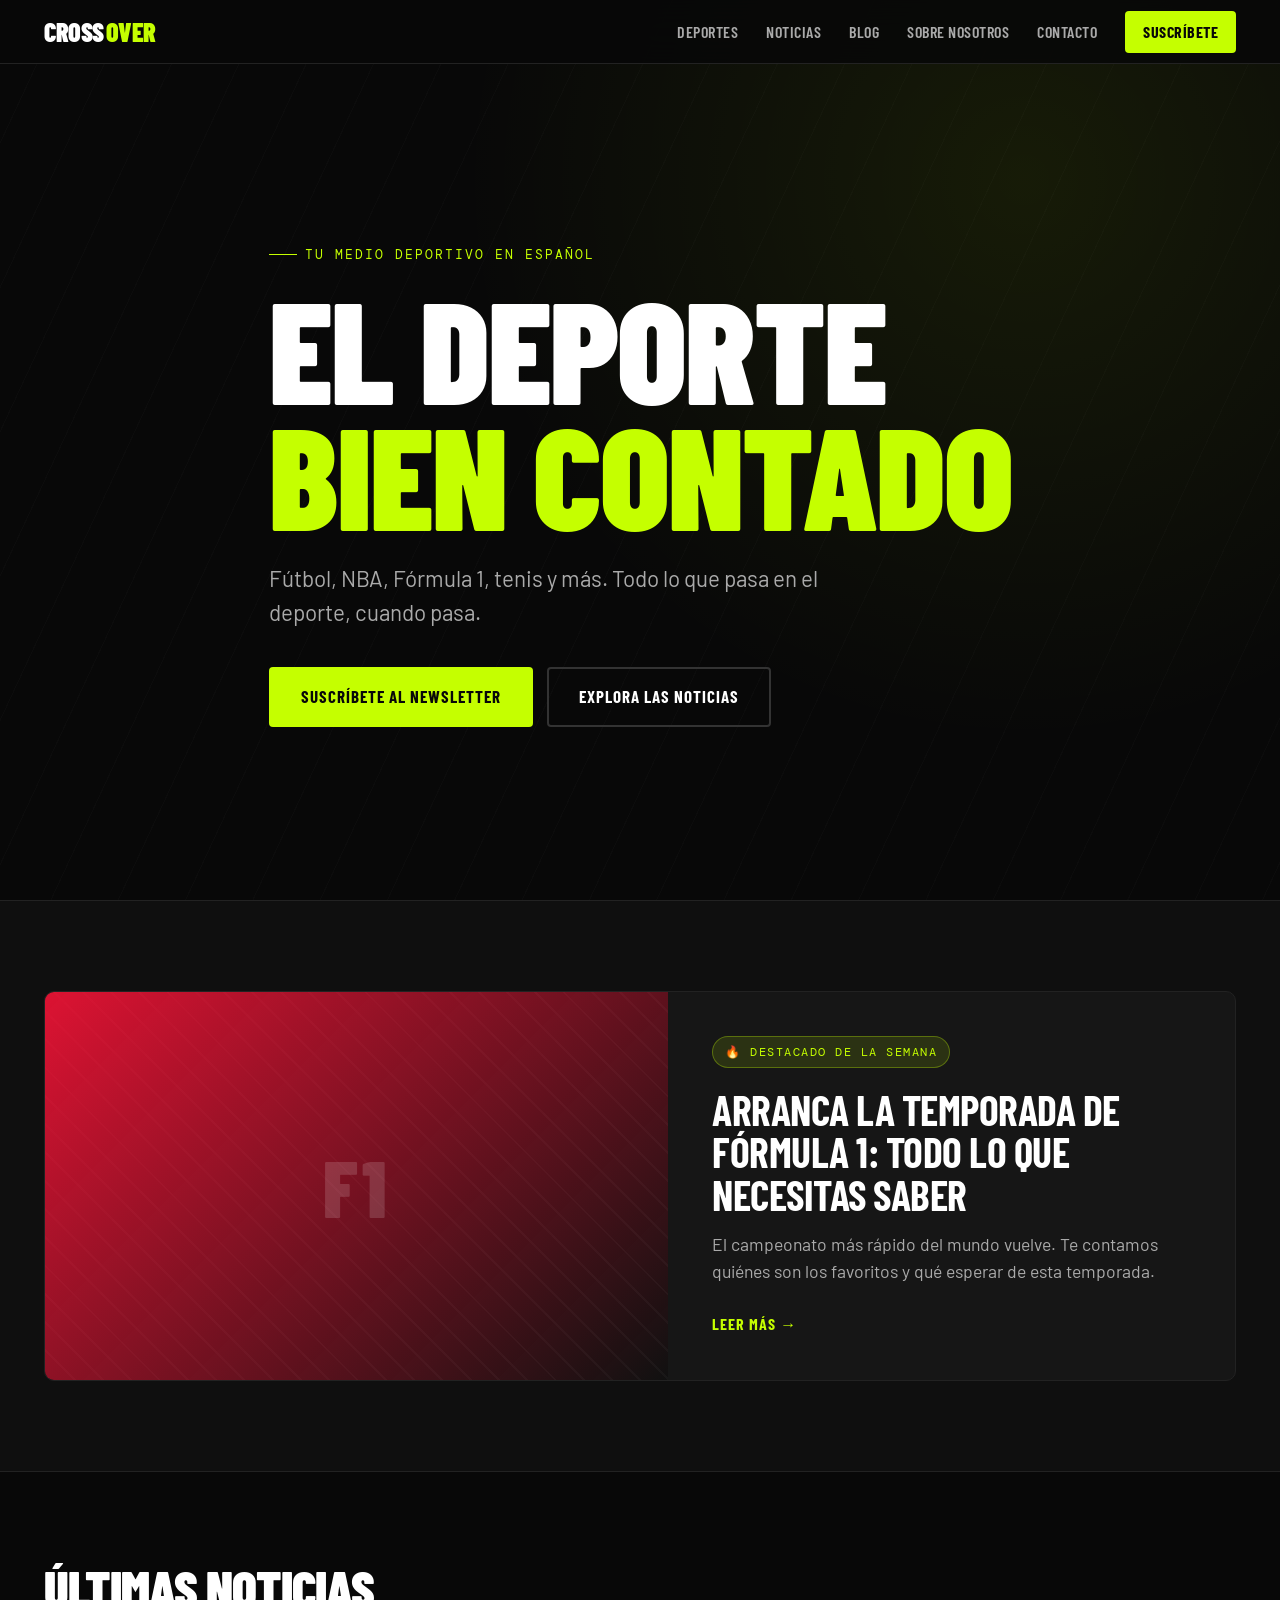
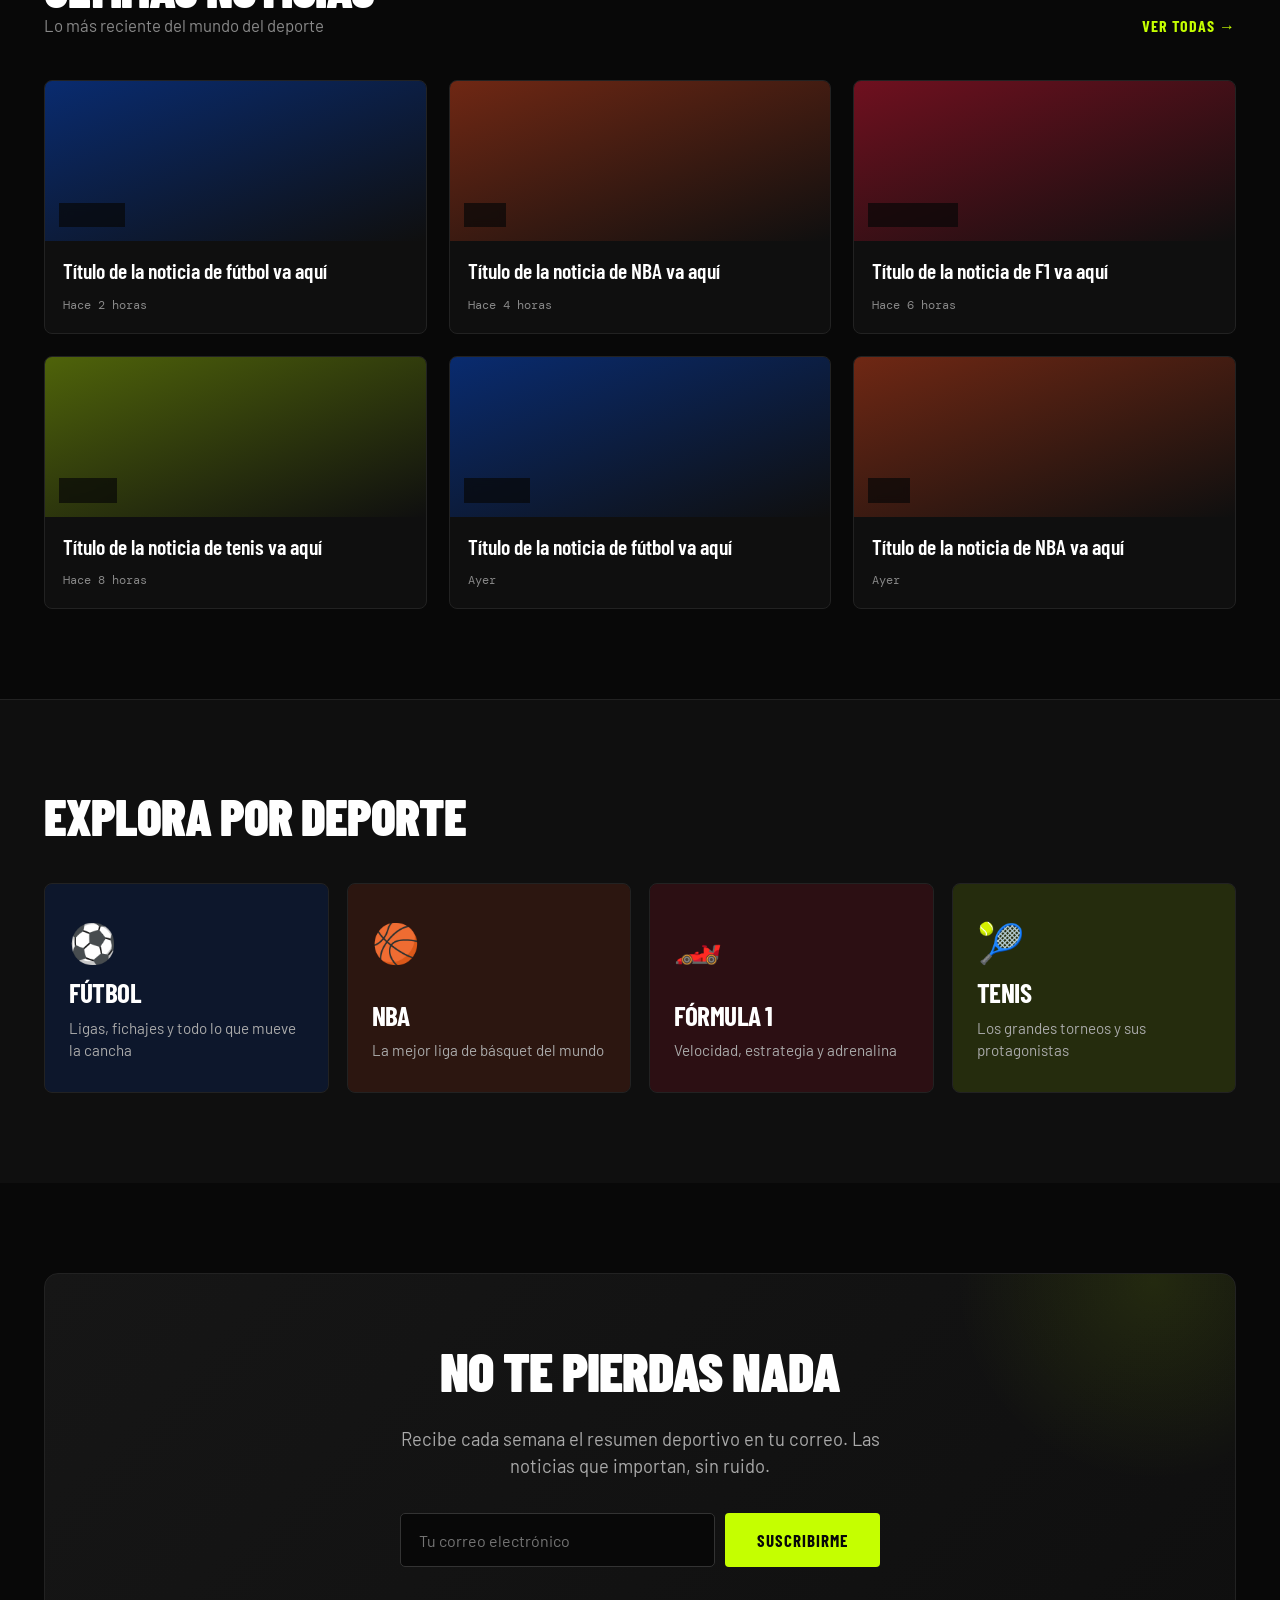
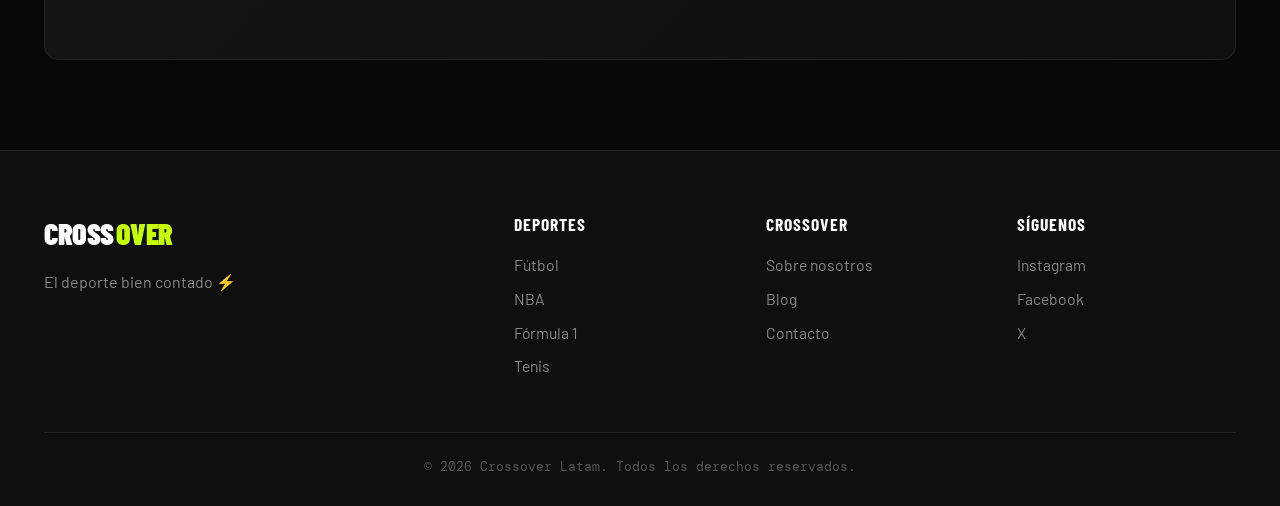
==== index.html @ dc844009 "Add files via upload" ====
<!DOCTYPE html>
<html lang="es">
<head>
  <meta charset="UTF-8">
  <meta name="viewport" content="width=device-width, initial-scale=1.0">
  <title>Crossover Latam — El deporte bien contado</title>
  <meta name="description" content="Tu medio deportivo en español. Fútbol, NBA, Fórmula 1, tenis y más. Todo lo que pasa en el deporte, cuando pasa.">
  <link rel="preconnect" href="https://fonts.googleapis.com">
  <link rel="preconnect" href="https://fonts.gstatic.com" crossorigin>
  <link href="https://fonts.googleapis.com/css2?family=Barlow+Condensed:wght@300;400;600;700;900&family=Barlow:ital,wght@0,400;0,500;0,600;1,400&family=DM+Mono:wght@400;500&display=swap" rel="stylesheet">
  <link rel="stylesheet" href="style.css">
</head>
<body>

  <!-- NAV -->
  <nav>
    <div class="nav-inner">
      <a href="index.html" class="logo">CROSS<span>OVER</span></a>
      <div class="nav-links">
        <a href="#deportes">Deportes</a>
        <a href="#noticias">Noticias</a>
        <a href="blog.html">Blog</a>
        <a href="sobre-nosotros.html">Sobre nosotros</a>
        <a href="contacto.html">Contacto</a>
        <a href="#newsletter" class="nav-cta">Suscríbete</a>
      </div>
      <button class="burger" id="burger" aria-label="Menú">
        <span></span><span></span><span></span>
      </button>
    </div>
  </nav>

  <!-- HERO -->
  <header class="hero">
    <div class="wrap hero-content">
      <span class="hero-tag">Tu medio deportivo en español</span>
      <h1>El deporte<br><em>bien contado</em></h1>
      <p>Fútbol, NBA, Fórmula 1, tenis y más. Todo lo que pasa en el deporte, cuando pasa.</p>
      <div class="hero-btns">
        <a href="#newsletter" class="btn btn-primary">Suscríbete al newsletter</a>
        <a href="#noticias" class="btn btn-ghost">Explora las noticias</a>
      </div>
    </div>
  </header>

  <!-- DESTACADO -->
  <section class="featured">
    <div class="wrap">
      <div class="featured-card">
        <div class="featured-img">F1</div>
        <div class="featured-body">
          <span class="pill">🔥 Destacado de la semana</span>
          <h3>Arranca la temporada de Fórmula 1: todo lo que necesitas saber</h3>
          <p>El campeonato más rápido del mundo vuelve. Te contamos quiénes son los favoritos y qué esperar de esta temporada.</p>
          <a href="#" class="read-link">Leer más →</a>
        </div>
      </div>
    </div>
  </section>

  <!-- NOTICIAS -->
  <section id="noticias">
    <div class="wrap">
      <div class="sec-head">
        <div>
          <h2 class="sec-title">Últimas noticias</h2>
          <p class="sec-sub">Lo más reciente del mundo del deporte</p>
        </div>
        <a href="#" class="read-link">Ver todas →</a>
      </div>
      <div class="news-grid">
        <article class="news-card">
          <div class="news-thumb t1"><span class="tag">Fútbol</span></div>
          <div class="news-body"><h4>Título de la noticia de fútbol va aquí</h4><time>Hace 2 horas</time></div>
        </article>
        <article class="news-card">
          <div class="news-thumb t2"><span class="tag">NBA</span></div>
          <div class="news-body"><h4>Título de la noticia de NBA va aquí</h4><time>Hace 4 horas</time></div>
        </article>
        <article class="news-card">
          <div class="news-thumb t3"><span class="tag">Fórmula 1</span></div>
          <div class="news-body"><h4>Título de la noticia de F1 va aquí</h4><time>Hace 6 horas</time></div>
        </article>
        <article class="news-card">
          <div class="news-thumb t4"><span class="tag">Tenis</span></div>
          <div class="news-body"><h4>Título de la noticia de tenis va aquí</h4><time>Hace 8 horas</time></div>
        </article>
        <article class="news-card">
          <div class="news-thumb t5"><span class="tag">Fútbol</span></div>
          <div class="news-body"><h4>Título de la noticia de fútbol va aquí</h4><time>Ayer</time></div>
        </article>
        <article class="news-card">
          <div class="news-thumb t6"><span class="tag">NBA</span></div>
          <div class="news-body"><h4>Título de la noticia de NBA va aquí</h4><time>Ayer</time></div>
        </article>
      </div>
    </div>
  </section>

  <!-- DEPORTES -->
  <section id="deportes" class="sports">
    <div class="wrap">
      <div class="sec-head">
        <div><h2 class="sec-title">Explora por deporte</h2></div>
      </div>
      <div class="sports-grid">
        <a href="futbol.html" class="sport-card futbol">
          <span class="sport-emoji">⚽</span>
          <div class="sport-info"><h4>Fútbol</h4><p>Ligas, fichajes y todo lo que mueve la cancha</p></div>
        </a>
        <a href="nba.html" class="sport-card nba">
          <span class="sport-emoji">🏀</span>
          <div class="sport-info"><h4>NBA</h4><p>La mejor liga de básquet del mundo</p></div>
        </a>
        <a href="formula1.html" class="sport-card f1">
          <span class="sport-emoji">🏎️</span>
          <div class="sport-info"><h4>Fórmula 1</h4><p>Velocidad, estrategia y adrenalina</p></div>
        </a>
        <a href="tenis.html" class="sport-card tenis">
          <span class="sport-emoji">🎾</span>
          <div class="sport-info"><h4>Tenis</h4><p>Los grandes torneos y sus protagonistas</p></div>
        </a>
      </div>
    </div>
  </section>

  <!-- NEWSLETTER -->
  <section id="newsletter" class="newsletter">
    <div class="wrap">
      <div class="nl-box">
        <h2>No te pierdas nada</h2>
        <p>Recibe cada semana el resumen deportivo en tu correo. Las noticias que importan, sin ruido.</p>
        <div class="nl-form">
          <input type="email" id="nl-email" placeholder="Tu correo electrónico" aria-label="Correo electrónico">
          <button class="btn btn-primary" id="nl-btn">Suscribirme</button>
        </div>
        <div class="nl-msg" id="nl-msg"></div>
      </div>
    </div>
  </section>

  <!-- FOOTER -->
  <footer>
    <div class="wrap">
      <div class="foot-grid">
        <div class="foot-brand">
          <a href="index.html" class="logo">CROSS<span>OVER</span></a>
          <p>El deporte bien contado ⚡</p>
        </div>
        <div class="foot-col">
          <h5>Deportes</h5>
          <a href="futbol.html">Fútbol</a>
          <a href="nba.html">NBA</a>
          <a href="formula1.html">Fórmula 1</a>
          <a href="tenis.html">Tenis</a>
        </div>
        <div class="foot-col">
          <h5>Crossover</h5>
          <a href="sobre-nosotros.html">Sobre nosotros</a>
          <a href="blog.html">Blog</a>
          <a href="contacto.html">Contacto</a>
        </div>
        <div class="foot-col">
          <h5>Síguenos</h5>
          <a href="https://instagram.com/CrossoverLatam" target="_blank" rel="noopener">Instagram</a>
          <a href="https://facebook.com/CrossoverLatam" target="_blank" rel="noopener">Facebook</a>
          <a href="https://x.com/CrossoverLatam" target="_blank" rel="noopener">X</a>
        </div>
      </div>
      <div class="foot-bottom">© 2026 Crossover Latam. Todos los derechos reservados.</div>
    </div>
  </footer>

  <script src="script.js"></script>
</body>
</html>
---- style.css ----
/* ===================================================
   CROSSOVER LATAM — Estilos compartidos
   Cambia aquí los colores/fuentes y se aplica a TODO el sitio
   =================================================== */

*, *::before, *::after { box-sizing: border-box; margin: 0; padding: 0; }

:root {
  --black:  #080808;
  --lime:   #C5FF00;
  --white:  #FFFFFF;
  --g900:   #0F0F0F;
  --g800:   #161616;
  --g700:   #222222;
  --g600:   #333333;
  --g500:   #555555;
  --g400:   #888888;
  --g300:   #AAAAAA;
  --g100:   #E8E8E8;

  --futbol: #0055FF;
  --nba:    #FF4C1B;
  --f1:     #FF1237;
  --tenis:  #C5FF00;

  --fd: 'Barlow Condensed', sans-serif;
  --fb: 'Barlow', sans-serif;
  --fm: 'DM Mono', monospace;
}

html { scroll-behavior: smooth; }

body {
  background: var(--black);
  color: var(--white);
  font-family: var(--fb);
  overflow-x: hidden;
  line-height: 1.5;
}

.wrap { max-width: 1240px; margin: 0 auto; padding: 0 24px; }

/* ─── NAV ─────────────────────────────── */
nav {
  position: fixed;
  inset: 0 0 auto 0;
  z-index: 100;
  height: 64px;
  background: rgba(8,8,8,.85);
  backdrop-filter: blur(18px);
  border-bottom: 1px solid var(--g700);
}
.nav-inner {
  max-width: 1240px; margin: 0 auto; padding: 0 24px;
  height: 100%; display: flex; align-items: center; justify-content: space-between;
}
.logo {
  font-family: var(--fd); font-weight: 900; font-size: 26px;
  letter-spacing: -0.5px; text-transform: uppercase; color: var(--white);
  text-decoration: none; display: flex; align-items: center; gap: 2px;
}
.logo span { color: var(--lime); }
.nav-links { display: flex; gap: 28px; align-items: center; }
.nav-links a {
  font-family: var(--fd); font-weight: 600; font-size: 16px;
  text-transform: uppercase; letter-spacing: 0.5px;
  color: var(--g300); text-decoration: none; transition: color .2s;
}
.nav-links a:hover { color: var(--lime); }
.nav-cta {
  background: var(--lime); color: var(--black) !important;
  padding: 9px 18px; border-radius: 4px; font-weight: 700 !important;
}
.nav-cta:hover { background: var(--white); }
.burger { display: none; background: none; border: none; cursor: pointer; }
.burger span { display: block; width: 24px; height: 2px; background: var(--white); margin: 5px 0; transition: .3s; }

/* ─── BOTONES ─────────────────────────────── */
.btn {
  font-family: var(--fd); font-weight: 700; font-size: 17px;
  text-transform: uppercase; letter-spacing: 1px; padding: 15px 30px;
  border-radius: 4px; text-decoration: none; cursor: pointer;
  border: 2px solid transparent; transition: all .2s; display: inline-block;
}
.btn-primary { background: var(--lime); color: var(--black); }
.btn-primary:hover { transform: translateY(-2px); box-shadow: 0 8px 24px rgba(197,255,0,.25); }
.btn-ghost { background: transparent; color: var(--white); border-color: var(--g600); }
.btn-ghost:hover { border-color: var(--lime); color: var(--lime); }

/* ─── HERO (home) ─────────────────────────────── */
.hero { min-height: 100vh; display: flex; align-items: center; position: relative; padding-top: 64px; overflow: hidden; }
.hero::before {
  content: ""; position: absolute; inset: 0;
  background:
    radial-gradient(circle at 80% 20%, rgba(197,255,0,.08), transparent 45%),
    repeating-linear-gradient(115deg, transparent, transparent 60px, rgba(255,255,255,.015) 60px, rgba(255,255,255,.015) 61px);
  z-index: 0;
}
.hero-content { position: relative; z-index: 1; }
.hero-tag {
  font-family: var(--fm); font-size: 13px; color: var(--lime);
  letter-spacing: 2px; text-transform: uppercase; margin-bottom: 20px;
  display: inline-flex; align-items: center; gap: 8px;
  opacity: 0; animation: rise .7s ease forwards;
}
.hero-tag::before { content: ""; width: 28px; height: 1px; background: var(--lime); }
.hero h1 {
  font-family: var(--fd); font-weight: 900; text-transform: uppercase;
  font-size: clamp(3.5rem, 12vw, 9rem); line-height: .88;
  letter-spacing: -2px; margin-bottom: 24px;
  opacity: 0; animation: rise .7s ease .1s forwards;
}
.hero h1 em { font-style: normal; color: var(--lime); }
.hero p {
  font-size: clamp(1.05rem, 2vw, 1.4rem); color: var(--g300);
  max-width: 560px; margin-bottom: 38px;
  opacity: 0; animation: rise .7s ease .2s forwards;
}
.hero-btns { display: flex; gap: 14px; flex-wrap: wrap; opacity: 0; animation: rise .7s ease .3s forwards; }

@keyframes rise { from { opacity: 0; transform: translateY(24px); } to { opacity: 1; transform: translateY(0); } }

/* ─── SECCIONES ─────────────────────────────── */
section { padding: 90px 0; }
.sec-head { display: flex; align-items: flex-end; justify-content: space-between; margin-bottom: 42px; flex-wrap: wrap; gap: 12px; }
.sec-title { font-family: var(--fd); font-weight: 900; text-transform: uppercase; font-size: clamp(2rem, 5vw, 3.2rem); line-height: 1; letter-spacing: -1px; }
.sec-sub { color: var(--g400); font-size: 1.05rem; }

/* ─── PAGE HEADER (páginas internas) ─────────────────────────────── */
.page-header {
  padding: 140px 0 60px; position: relative; overflow: hidden;
  border-bottom: 1px solid var(--g700);
}
.page-header::before {
  content: ""; position: absolute; inset: 0;
  background: radial-gradient(circle at 75% 30%, rgba(197,255,0,.07), transparent 50%);
}
.page-header .wrap { position: relative; z-index: 1; }
.page-header .hero-tag { animation: none; opacity: 1; }
.page-header h1 {
  font-family: var(--fd); font-weight: 900; text-transform: uppercase;
  font-size: clamp(3rem, 9vw, 6rem); line-height: .9; letter-spacing: -2px; margin-bottom: 14px;
}
.page-header h1 em { font-style: normal; color: var(--lime); }
.page-header .lead { font-size: clamp(1.1rem, 2.2vw, 1.5rem); color: var(--g300); max-width: 600px; }

/* ─── BLOQUES DE CONTENIDO (about) ─────────────────────────────── */
.content-block { max-width: 760px; margin: 0 auto; }
.content-block h2 {
  font-family: var(--fd); font-weight: 700; text-transform: uppercase;
  font-size: clamp(1.6rem, 4vw, 2.4rem); letter-spacing: -.5px; margin-bottom: 18px;
}
.content-block p { font-size: 1.15rem; color: var(--g300); margin-bottom: 18px; }
.content-block p strong { color: var(--white); }
.sport-list { list-style: none; margin: 22px 0; }
.sport-list li { font-size: 1.15rem; color: var(--g300); padding: 12px 0; border-bottom: 1px solid var(--g700); }
.sport-list li strong { color: var(--white); }
.block-divider { height: 1px; background: var(--g700); margin: 56px auto; max-width: 760px; }

/* ─── DESTACADO (home) ─────────────────────────────── */
.featured { background: var(--g900); border-top: 1px solid var(--g700); border-bottom: 1px solid var(--g700); }
.featured-card { display: grid; grid-template-columns: 1.1fr 1fr; gap: 0; border-radius: 10px; overflow: hidden; border: 1px solid var(--g700); background: var(--g800); min-height: 380px; }
.featured-img {
  background: linear-gradient(135deg, rgba(255,18,55,.85), rgba(8,8,8,.4)), repeating-linear-gradient(45deg, var(--g700), var(--g700) 2px, var(--g800) 2px, var(--g800) 20px);
  display: flex; align-items: center; justify-content: center;
  font-family: var(--fd); font-weight: 900; font-size: 5rem; color: rgba(255,255,255,.15); text-transform: uppercase; letter-spacing: 4px;
}
.featured-body { padding: 44px; display: flex; flex-direction: column; justify-content: center; }
.pill {
  font-family: var(--fm); font-size: 12px; letter-spacing: 1.5px; text-transform: uppercase;
  padding: 6px 12px; border-radius: 40px; display: inline-flex; align-items: center; gap: 6px; width: fit-content; margin-bottom: 20px;
  background: rgba(197,255,0,.12); color: var(--lime); border: 1px solid rgba(197,255,0,.3);
}
.featured-body h3 { font-family: var(--fd); font-weight: 700; text-transform: uppercase; font-size: clamp(1.8rem, 3.5vw, 2.6rem); line-height: 1.02; margin-bottom: 16px; letter-spacing: -.5px; }
.featured-body p { color: var(--g300); font-size: 1.1rem; margin-bottom: 28px; }
.read-link { font-family: var(--fd); font-weight: 700; font-size: 16px; text-transform: uppercase; letter-spacing: 1px; color: var(--lime); text-decoration: none; display: inline-flex; align-items: center; gap: 8px; transition: gap .2s; }
.read-link:hover { gap: 14px; }

/* ─── NOTICIAS GRID ─────────────────────────────── */
.news-grid { display: grid; grid-template-columns: repeat(3, 1fr); gap: 22px; }
.news-card { background: var(--g900); border: 1px solid var(--g700); border-radius: 8px; overflow: hidden; transition: transform .25s, border-color .25s; cursor: pointer; }
.news-card:hover { transform: translateY(-4px); border-color: var(--g500); }
.news-thumb { height: 160px; display: flex; align-items: flex-end; padding: 14px; }
.news-thumb.t1, .news-thumb.t5 { background: linear-gradient(160deg, rgba(0,85,255,.4), var(--g900)); }
.news-thumb.t2, .news-thumb.t6 { background: linear-gradient(160deg, rgba(255,76,27,.4), var(--g900)); }
.news-thumb.t3 { background: linear-gradient(160deg, rgba(255,18,55,.4), var(--g900)); }
.news-thumb.t4 { background: linear-gradient(160deg, rgba(197,255,0,.35), var(--g900)); }
.tag { font-family: var(--fm); font-size: 11px; letter-spacing: 1px; text-transform: uppercase; padding: 4px 9px; border-radius: 3px; background: rgba(8,8,8,.7); color: var(--white); backdrop-filter: blur(4px); }
.news-body { padding: 18px; }
.news-body h4 { font-family: var(--fd); font-weight: 600; font-size: 1.35rem; line-height: 1.08; margin-bottom: 8px; }
.news-body time { font-family: var(--fm); font-size: 12px; color: var(--g400); }

/* ─── DEPORTES ─────────────────────────────── */
.sports { background: var(--g900); border-top: 1px solid var(--g700); }
.sports-grid { display: grid; grid-template-columns: repeat(4, 1fr); gap: 18px; }
.sport-card {
  position: relative; border-radius: 8px; padding: 30px 24px; min-height: 200px;
  border: 1px solid var(--g700); overflow: hidden; cursor: pointer;
  display: flex; flex-direction: column; justify-content: space-between;
  transition: transform .25s; text-decoration: none; color: var(--white);
}
.sport-card:hover { transform: translateY(-5px); }
.sport-card::after { content: ""; position: absolute; inset: 0; opacity: .12; transition: opacity .25s; z-index: 0; }
.sport-card:hover::after { opacity: .22; }
.sport-card.futbol::after { background: var(--futbol); }
.sport-card.nba::after { background: var(--nba); }
.sport-card.f1::after { background: var(--f1); }
.sport-card.tenis::after { background: var(--tenis); }
.sport-card.futbol:hover { border-color: var(--futbol); }
.sport-card.nba:hover { border-color: var(--nba); }
.sport-card.f1:hover { border-color: var(--f1); }
.sport-card.tenis:hover { border-color: var(--tenis); }
.sport-emoji { font-size: 2.4rem; position: relative; z-index: 1; }
.sport-info { position: relative; z-index: 1; }
.sport-info h4 { font-family: var(--fd); font-weight: 700; text-transform: uppercase; font-size: 1.7rem; letter-spacing: -.5px; }
.sport-info p { color: var(--g300); font-size: .95rem; margin-top: 4px; }

/* ─── NEWSLETTER ─────────────────────────────── */
.newsletter { text-align: center; }
.nl-box { background: linear-gradient(135deg, var(--g800), var(--g900)); border: 1px solid var(--g700); border-radius: 14px; padding: 56px 32px; position: relative; overflow: hidden; }
.nl-box::before { content: ""; position: absolute; top: -50%; right: -10%; width: 400px; height: 400px; background: radial-gradient(circle, rgba(197,255,0,.1), transparent 70%); }
.nl-box h2 { font-family: var(--fd); font-weight: 900; text-transform: uppercase; font-size: clamp(2.2rem, 5vw, 3.4rem); letter-spacing: -1px; position: relative; }
.nl-box p { color: var(--g300); font-size: 1.15rem; max-width: 480px; margin: 14px auto 32px; position: relative; }
.nl-form { display: flex; gap: 10px; max-width: 480px; margin: 0 auto; position: relative; flex-wrap: wrap; }
.nl-form input { flex: 1; min-width: 220px; padding: 15px 18px; border-radius: 5px; border: 1px solid var(--g600); background: var(--black); color: var(--white); font-family: var(--fb); font-size: 1rem; }
.nl-form input:focus { outline: none; border-color: var(--lime); }
.nl-msg { margin-top: 16px; font-family: var(--fm); font-size: 14px; color: var(--lime); min-height: 20px; position: relative; }

/* ─── CONTACTO ─────────────────────────────── */
.contact-grid { display: grid; grid-template-columns: 1.2fr 1fr; gap: 48px; max-width: 980px; margin: 0 auto; }
.contact-form { display: flex; flex-direction: column; gap: 16px; }
.contact-form label { font-family: var(--fd); font-weight: 600; text-transform: uppercase; letter-spacing: .5px; font-size: 15px; margin-bottom: -8px; }
.contact-form input, .contact-form textarea { padding: 14px 16px; border-radius: 5px; border: 1px solid var(--g600); background: var(--g900); color: var(--white); font-family: var(--fb); font-size: 1rem; }
.contact-form input:focus, .contact-form textarea:focus { outline: none; border-color: var(--lime); }
.contact-form textarea { resize: vertical; min-height: 130px; }
.contact-info h3 { font-family: var(--fd); font-weight: 700; text-transform: uppercase; font-size: 1.4rem; margin-bottom: 16px; }
.contact-info p { color: var(--g300); margin-bottom: 10px; }
.contact-info a { color: var(--lime); text-decoration: none; }
.contact-social { display: flex; gap: 12px; margin-top: 20px; }
.contact-social a {
  font-family: var(--fd); font-weight: 600; text-transform: uppercase; font-size: 14px;
  padding: 8px 16px; border: 1px solid var(--g600); border-radius: 4px; color: var(--white); text-decoration: none; transition: all .2s;
}
.contact-social a:hover { border-color: var(--lime); color: var(--lime); }

/* ─── BLOG ─────────────────────────────── */
.blog-filters { display: flex; gap: 10px; flex-wrap: wrap; margin-bottom: 40px; }
.filter-btn {
  font-family: var(--fd); font-weight: 600; text-transform: uppercase; letter-spacing: .5px; font-size: 15px;
  padding: 8px 18px; border-radius: 40px; border: 1px solid var(--g600); background: transparent; color: var(--g300); cursor: pointer; transition: all .2s;
}
.filter-btn:hover, .filter-btn.active { background: var(--lime); color: var(--black); border-color: var(--lime); }
.blog-grid { display: grid; grid-template-columns: repeat(2, 1fr); gap: 24px; }
.blog-card { background: var(--g900); border: 1px solid var(--g700); border-radius: 8px; overflow: hidden; transition: transform .25s, border-color .25s; cursor: pointer; display: flex; flex-direction: column; }
.blog-card:hover { transform: translateY(-4px); border-color: var(--g500); }
.blog-thumb { height: 200px; display: flex; align-items: flex-end; padding: 16px; }
.blog-body { padding: 22px; }
.blog-body h3 { font-family: var(--fd); font-weight: 700; font-size: 1.6rem; line-height: 1.05; margin-bottom: 10px; }
.blog-body p { color: var(--g400); margin-bottom: 14px; }
.blog-body time { font-family: var(--fm); font-size: 12px; color: var(--g500); }

/* ─── FOOTER ─────────────────────────────── */
footer { background: var(--g900); border-top: 1px solid var(--g700); padding: 60px 0 30px; }
.foot-grid { display: grid; grid-template-columns: 2fr 1fr 1fr 1fr; gap: 32px; margin-bottom: 44px; }
.foot-brand .logo { font-size: 30px; margin-bottom: 14px; }
.foot-brand p { color: var(--g400); max-width: 280px; }
.foot-col h5 { font-family: var(--fd); font-weight: 700; text-transform: uppercase; font-size: 1.1rem; letter-spacing: 1px; margin-bottom: 16px; color: var(--white); }
.foot-col a { display: block; color: var(--g400); text-decoration: none; margin-bottom: 10px; font-size: .98rem; transition: color .2s; }
.foot-col a:hover { color: var(--lime); }
.foot-bottom { border-top: 1px solid var(--g700); padding-top: 24px; text-align: center; font-family: var(--fm); font-size: 13px; color: var(--g500); }

/* ─── RESPONSIVE ─────────────────────────────── */
@media (max-width: 900px) {
  .nav-links { display: none; }
  .burger { display: block; }
  .featured-card { grid-template-columns: 1fr; }
  .featured-img { min-height: 200px; font-size: 3rem; }
  .news-grid { grid-template-columns: 1fr 1fr; }
  .sports-grid { grid-template-columns: 1fr 1fr; }
  .blog-grid { grid-template-columns: 1fr; }
  .contact-grid { grid-template-columns: 1fr; gap: 32px; }
  .foot-grid { grid-template-columns: 1fr 1fr; }
}
@media (max-width: 560px) {
  .news-grid { grid-template-columns: 1fr; }
  .sports-grid { grid-template-columns: 1fr; }
  .foot-grid { grid-template-columns: 1fr; }
  .featured-body { padding: 28px; }
}
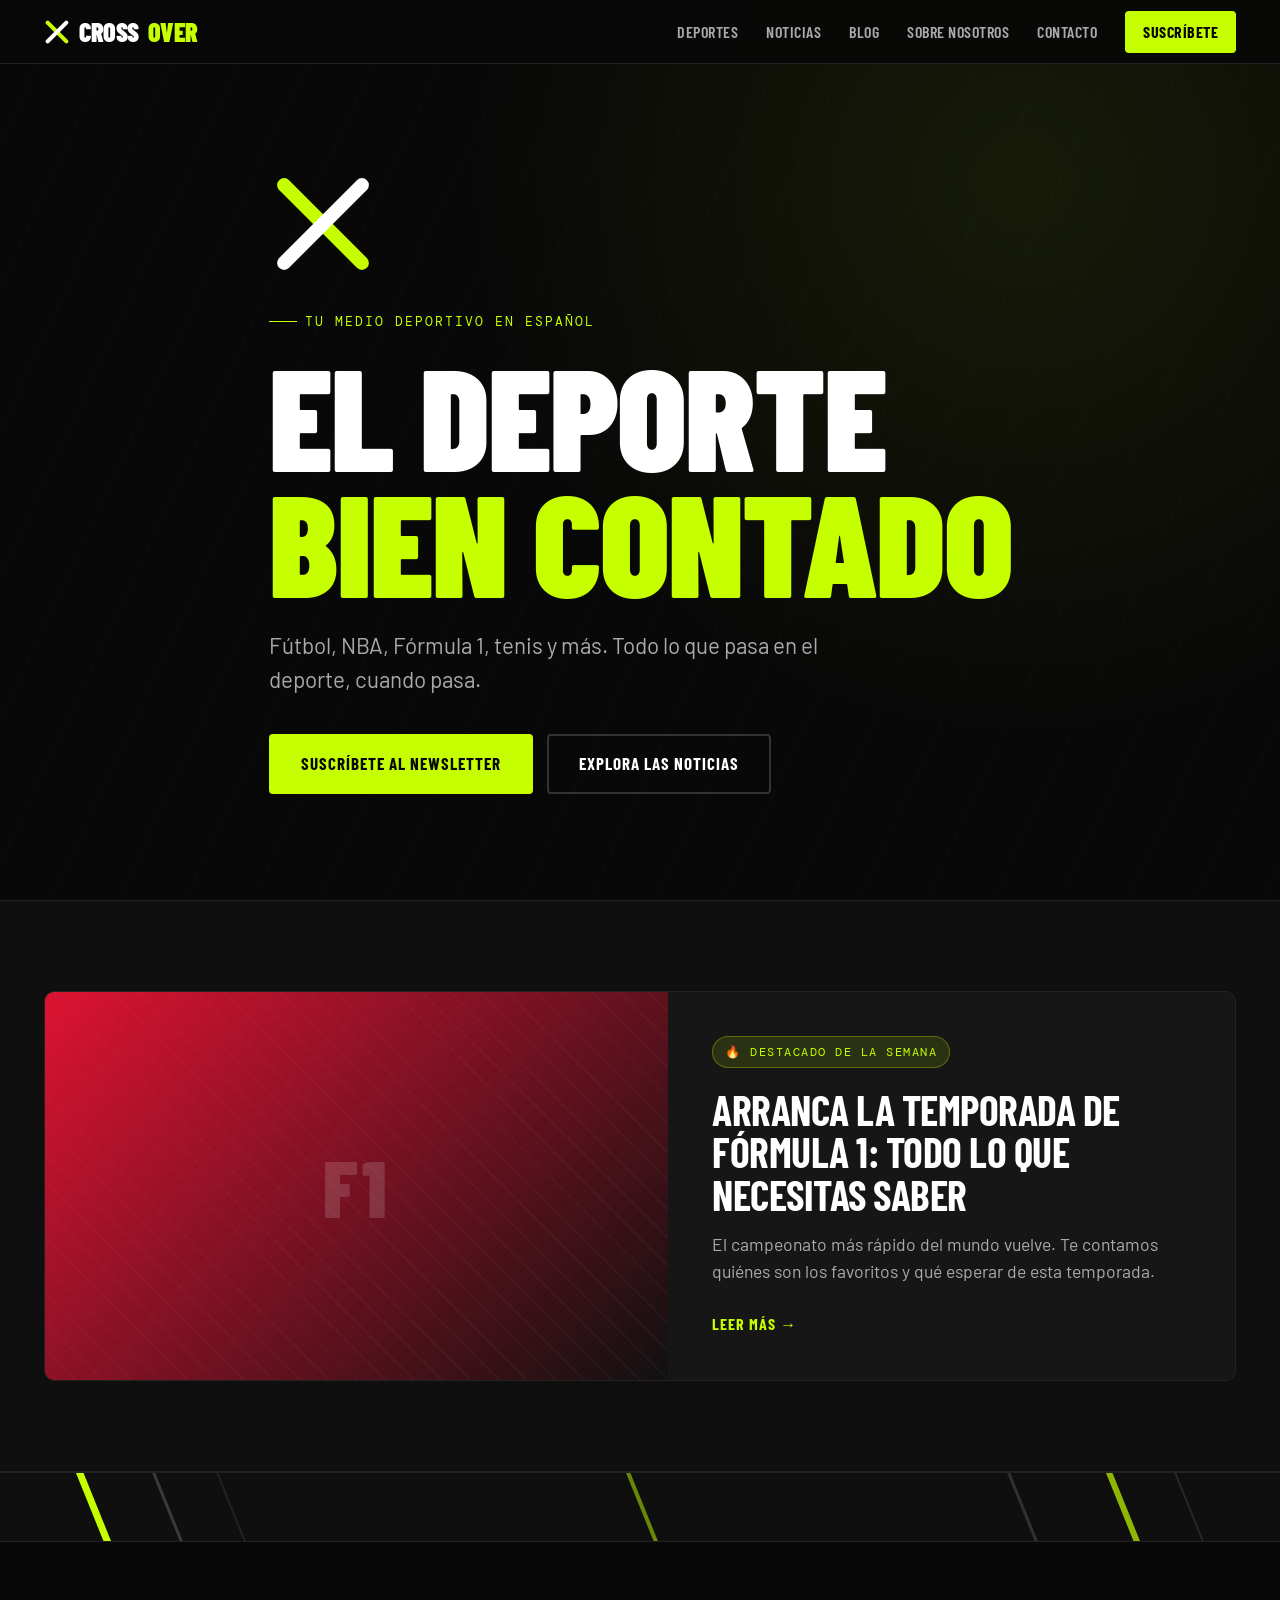
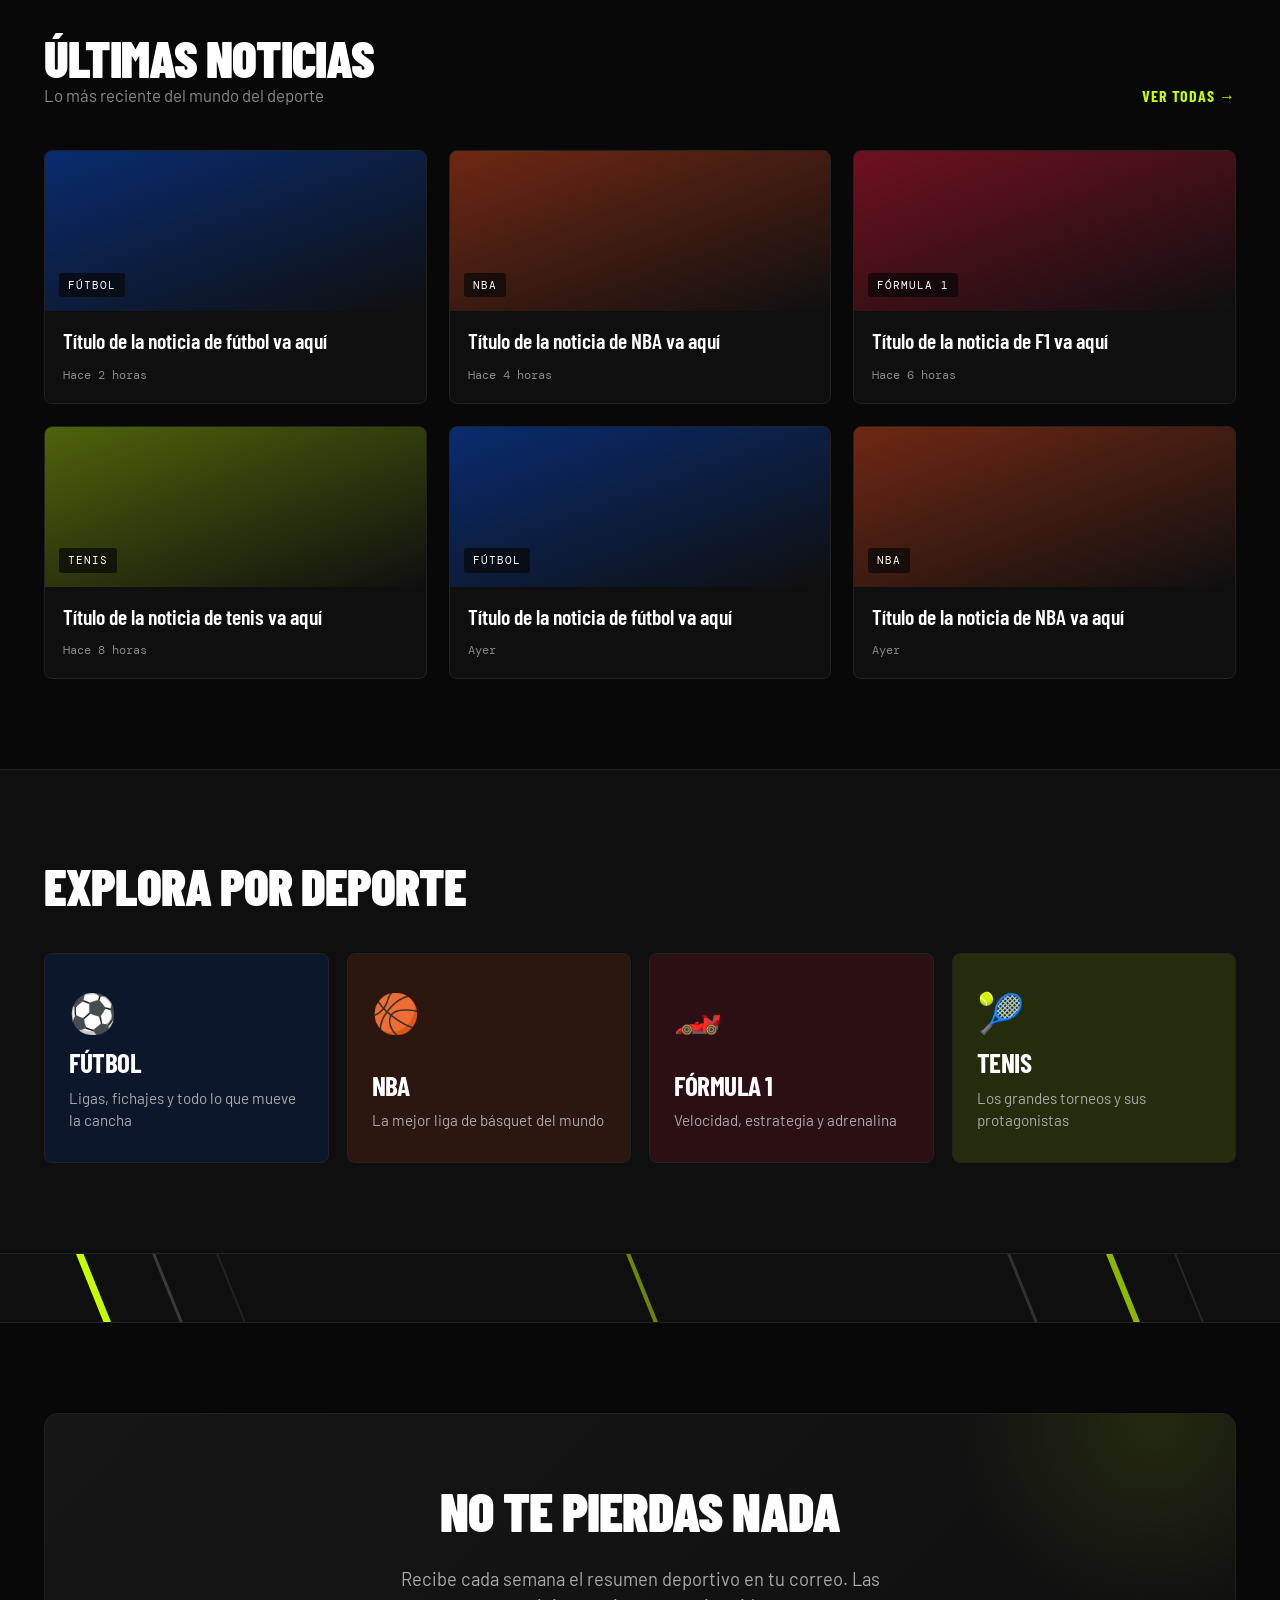
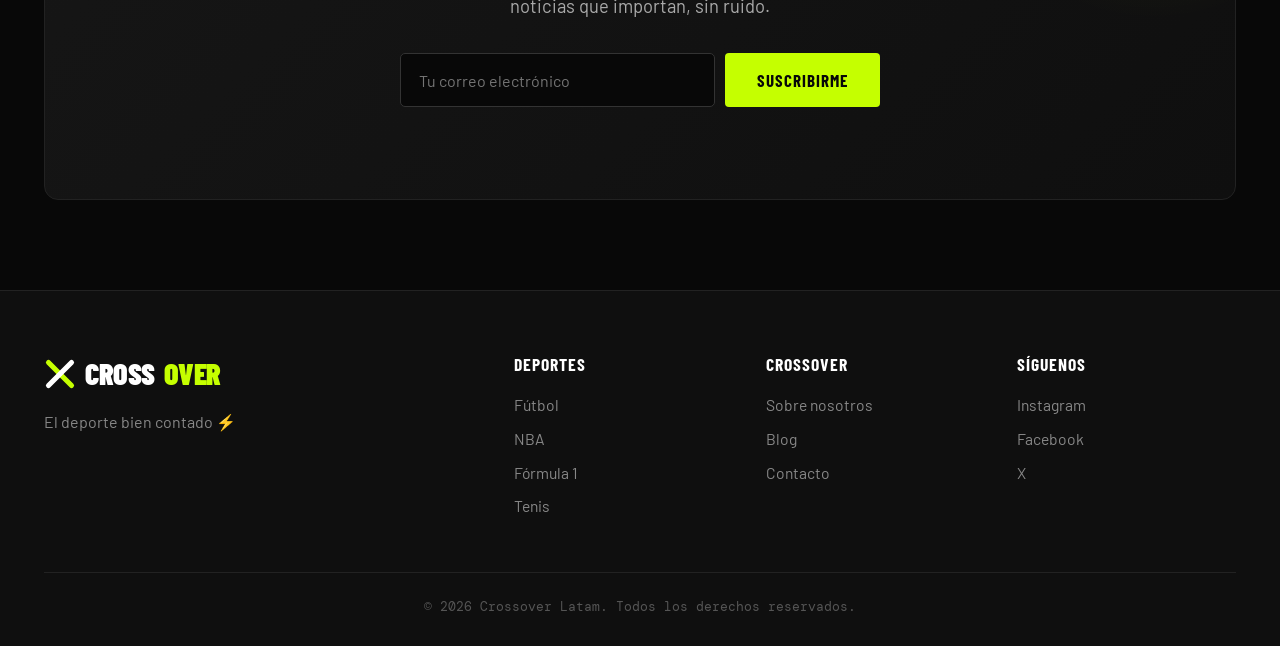
==== commit 7a8576e6: "Add files via upload" ====
--- a/index.html
+++ b/index.html
@@ -15,7 +15,7 @@
   <!-- NAV -->
   <nav>
     <div class="nav-inner">
-      <a href="index.html" class="logo">CROSS<span>OVER</span></a>
+      <a href="index.html" class="logo"><svg class="logo-mark" viewBox="0 0 100 100" fill="none"><line class="l-lime" x1="14" y1="14" x2="86" y2="86" stroke-width="16" stroke-linecap="round"/><line class="l-white" x1="86" y1="14" x2="14" y2="86" stroke-width="16" stroke-linecap="round"/></svg>CROSS<span>OVER</span></a>
       <div class="nav-links">
         <a href="#deportes">Deportes</a>
         <a href="#noticias">Noticias</a>
@@ -33,6 +33,12 @@
   <!-- HERO -->
   <header class="hero">
     <div class="wrap hero-content">
+      <div class="hero-mark">
+        <svg viewBox="0 0 100 100" fill="none" xmlns="http://www.w3.org/2000/svg">
+          <line class="hl1" x1="14" y1="14" x2="86" y2="86" stroke-width="13" stroke-linecap="round"/>
+          <line class="hl2" x1="86" y1="14" x2="14" y2="86" stroke-width="13" stroke-linecap="round"/>
+        </svg>
+      </div>
       <span class="hero-tag">Tu medio deportivo en español</span>
       <h1>El deporte<br><em>bien contado</em></h1>
       <p>Fútbol, NBA, Fórmula 1, tenis y más. Todo lo que pasa en el deporte, cuando pasa.</p>
@@ -58,6 +64,15 @@
     </div>
   </section>
 
+<div class="diagonal-sep">
+    <div class="sp-bar" style="left:7%;  width:7px; background:var(--lime)"></div>
+    <div class="sp-bar" style="left:13%; width:3px; background:var(--white); opacity:.18"></div>
+    <div class="sp-bar" style="left:18%; width:2px; background:var(--white); opacity:.08"></div>
+    <div class="sp-bar" style="left:50%; width:4px; background:var(--lime); opacity:.5"></div>
+    <div class="sp-bar" style="right:20%; width:3px; background:var(--white); opacity:.14"></div>
+    <div class="sp-bar" style="right:12%; width:6px; background:var(--lime); opacity:.7"></div>
+    <div class="sp-bar" style="right:7%;  width:2px; background:var(--white); opacity:.1"></div>
+  </div>
   <!-- NOTICIAS -->
   <section id="noticias">
     <div class="wrap">
@@ -124,6 +139,15 @@
     </div>
   </section>
 
+<div class="diagonal-sep">
+    <div class="sp-bar" style="left:7%;  width:7px; background:var(--lime)"></div>
+    <div class="sp-bar" style="left:13%; width:3px; background:var(--white); opacity:.18"></div>
+    <div class="sp-bar" style="left:18%; width:2px; background:var(--white); opacity:.08"></div>
+    <div class="sp-bar" style="left:50%; width:4px; background:var(--lime); opacity:.5"></div>
+    <div class="sp-bar" style="right:20%; width:3px; background:var(--white); opacity:.14"></div>
+    <div class="sp-bar" style="right:12%; width:6px; background:var(--lime); opacity:.7"></div>
+    <div class="sp-bar" style="right:7%;  width:2px; background:var(--white); opacity:.1"></div>
+  </div>
   <!-- NEWSLETTER -->
   <section id="newsletter" class="newsletter">
     <div class="wrap">
@@ -144,7 +168,7 @@
     <div class="wrap">
       <div class="foot-grid">
         <div class="foot-brand">
-          <a href="index.html" class="logo">CROSS<span>OVER</span></a>
+          <a href="index.html" class="logo"><svg class="logo-mark" viewBox="0 0 100 100" fill="none"><line class="l-lime" x1="14" y1="14" x2="86" y2="86" stroke-width="16" stroke-linecap="round"/><line class="l-white" x1="86" y1="14" x2="14" y2="86" stroke-width="16" stroke-linecap="round"/></svg>CROSS<span>OVER</span></a>
           <p>El deporte bien contado ⚡</p>
         </div>
         <div class="foot-col">
--- a/style.css
+++ b/style.css
@@ -287,3 +287,37 @@
   .foot-grid { grid-template-columns: 1fr; }
   .featured-body { padding: 28px; }
 }
+
+/* ===================================================
+   IDENTIDAD DE MARCA — Logo, animación y lenguaje visual
+   (integrado desde el brand identity de Crossover)
+   =================================================== */
+
+/* ─── EL CRUCE — Logo mark ─────────────── */
+.logo { gap: 9px; }
+.logo-mark { width: 26px; height: 26px; flex-shrink: 0; display: block; }
+.logo-mark .l-lime  { stroke: var(--lime); }
+.logo-mark .l-white { stroke: var(--white); }
+.foot-brand .logo-mark { width: 32px; height: 32px; }
+
+/* ─── HERO — Logo animado (se dibuja solo) ─── */
+.hero-mark {
+  width: clamp(64px, 9vw, 108px);
+  height: clamp(64px, 9vw, 108px);
+  margin-bottom: 26px;
+  opacity: 0; animation: rise .6s ease forwards;
+}
+.hero-mark svg { width: 100%; height: 100%; display: block; }
+.hl1, .hl2 { stroke-dasharray: 130; stroke-dashoffset: 130; }
+.hl1 { stroke: var(--lime);  animation: draw .55s cubic-bezier(.4,0,.2,1) .35s forwards; }
+.hl2 { stroke: var(--white); animation: draw .55s cubic-bezier(.4,0,.2,1) .75s forwards; }
+@keyframes draw { to { stroke-dashoffset: 0; } }
+
+/* ─── LA DIAGONAL — separador / acento de velocidad ─── */
+.diagonal-sep {
+  height: 70px; position: relative; overflow: hidden;
+  background: var(--g900); border-top: 1px solid var(--g700); border-bottom: 1px solid var(--g700);
+}
+.diagonal-sep .sp-bar {
+  position: absolute; top: -24px; bottom: -24px; transform: rotate(-22deg);
+}
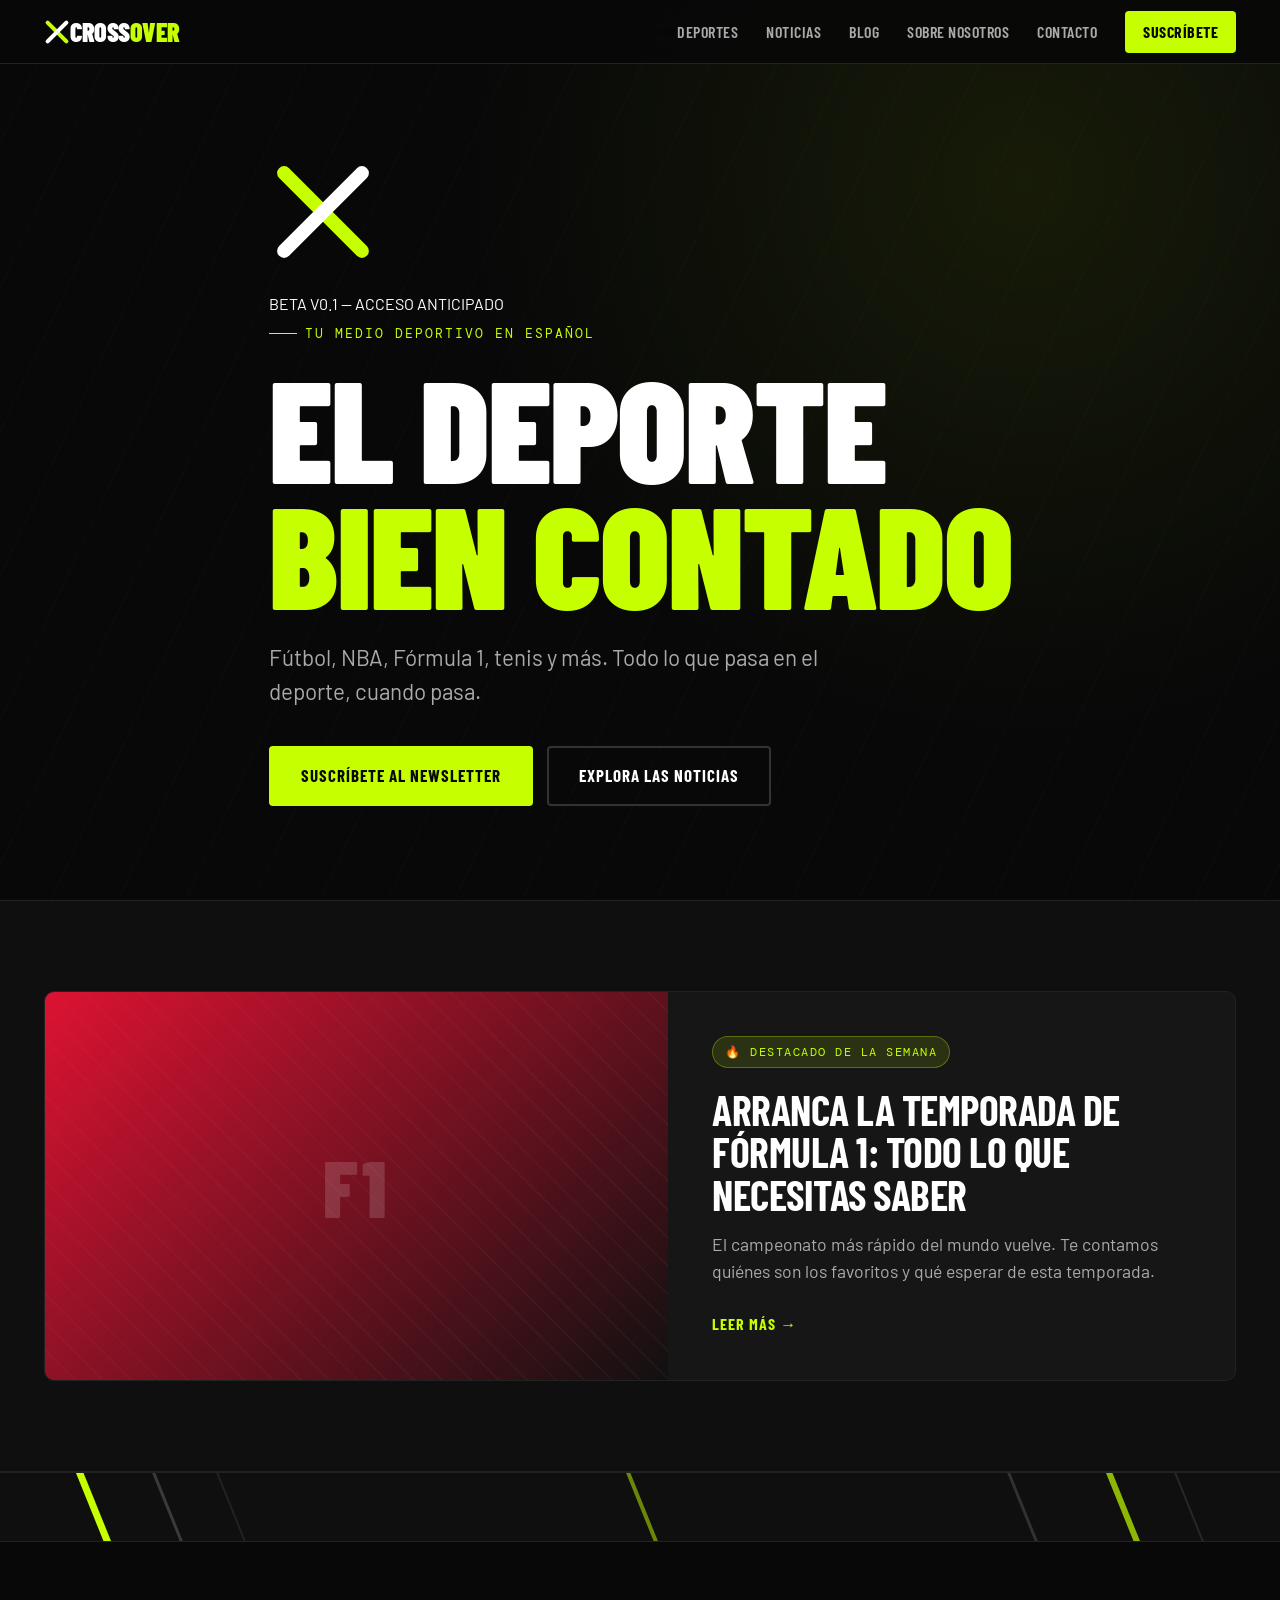
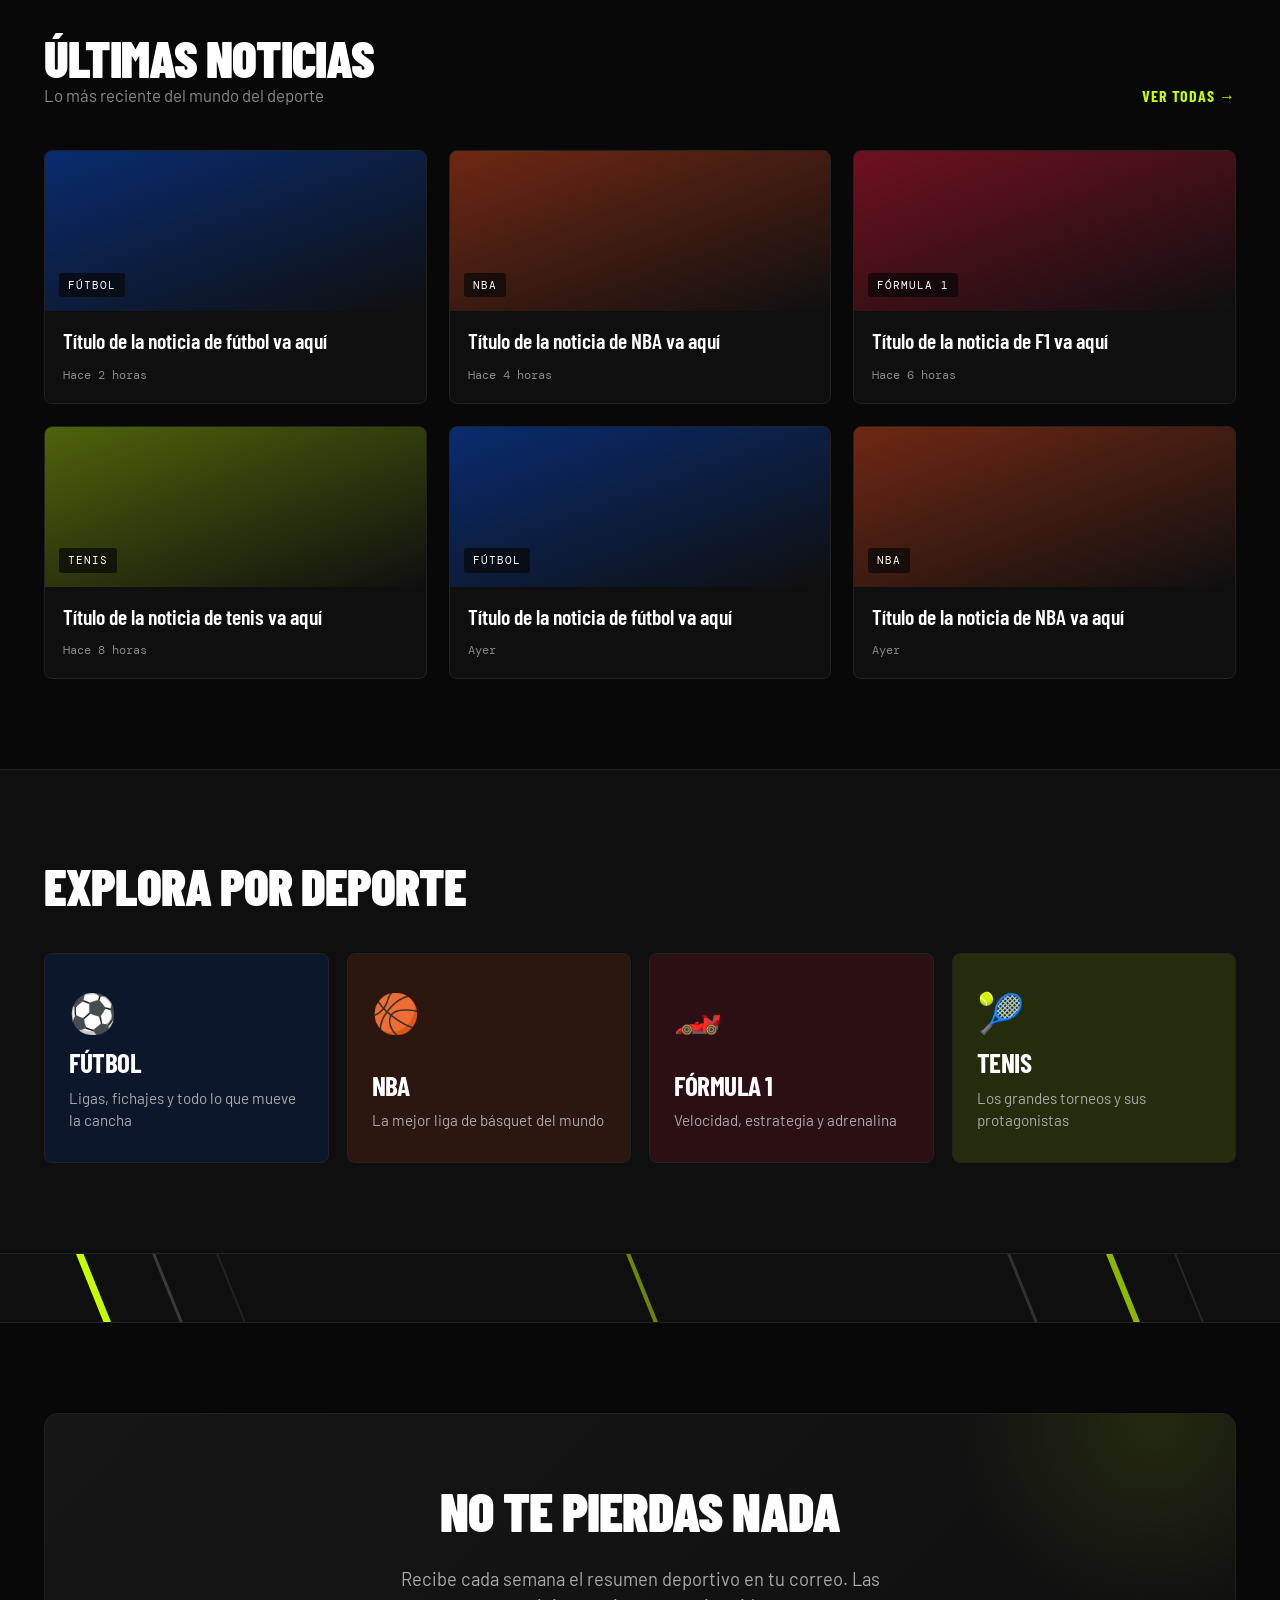
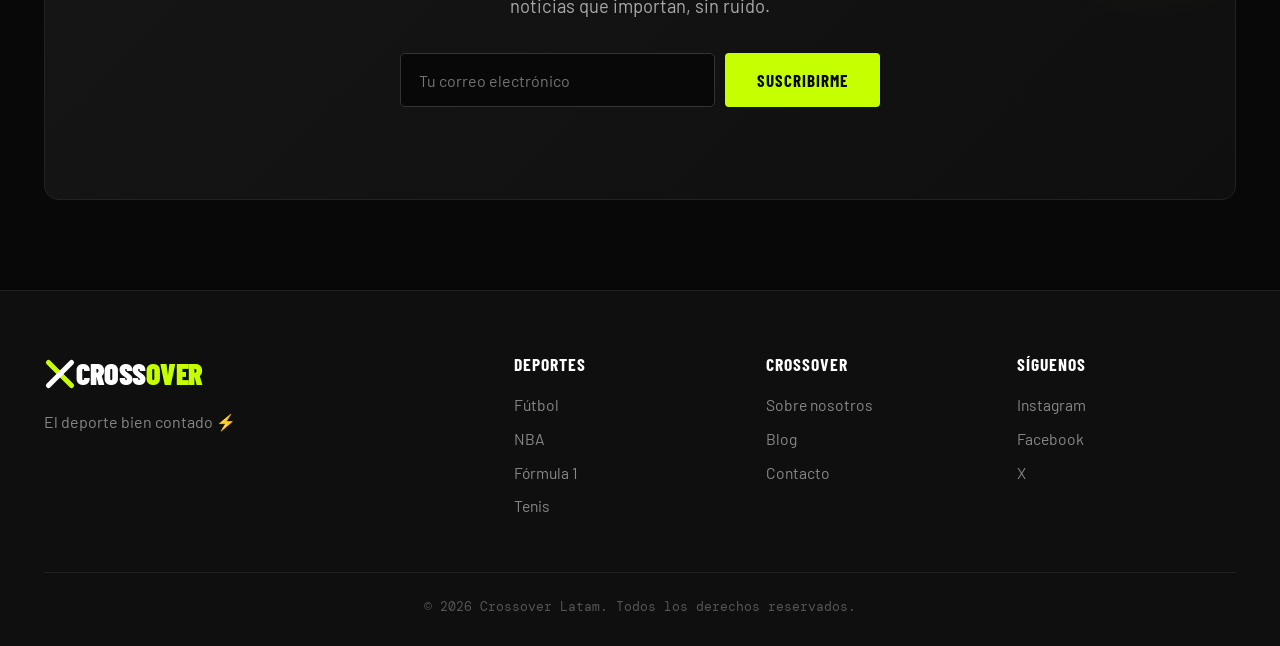
==== commit c35970a5: "Update index.html" ====
--- a/index.html
+++ b/index.html
@@ -39,6 +39,7 @@
           <line class="hl2" x1="86" y1="14" x2="14" y2="86" stroke-width="13" stroke-linecap="round"/>
         </svg>
       </div>
+      <div class="beta-tag">BETA V0.1 — ACCESO ANTICIPADO</div>
       <span class="hero-tag">Tu medio deportivo en español</span>
       <h1>El deporte<br><em>bien contado</em></h1>
       <p>Fútbol, NBA, Fórmula 1, tenis y más. Todo lo que pasa en el deporte, cuando pasa.</p>
--- a/style.css
+++ b/style.css
@@ -294,7 +294,7 @@
    =================================================== */
 
 /* ─── EL CRUCE — Logo mark ─────────────── */
-.logo { gap: 9px; }
+.logo { gap: 0px; }
 .logo-mark { width: 26px; height: 26px; flex-shrink: 0; display: block; }
 .logo-mark .l-lime  { stroke: var(--lime); }
 .logo-mark .l-white { stroke: var(--white); }
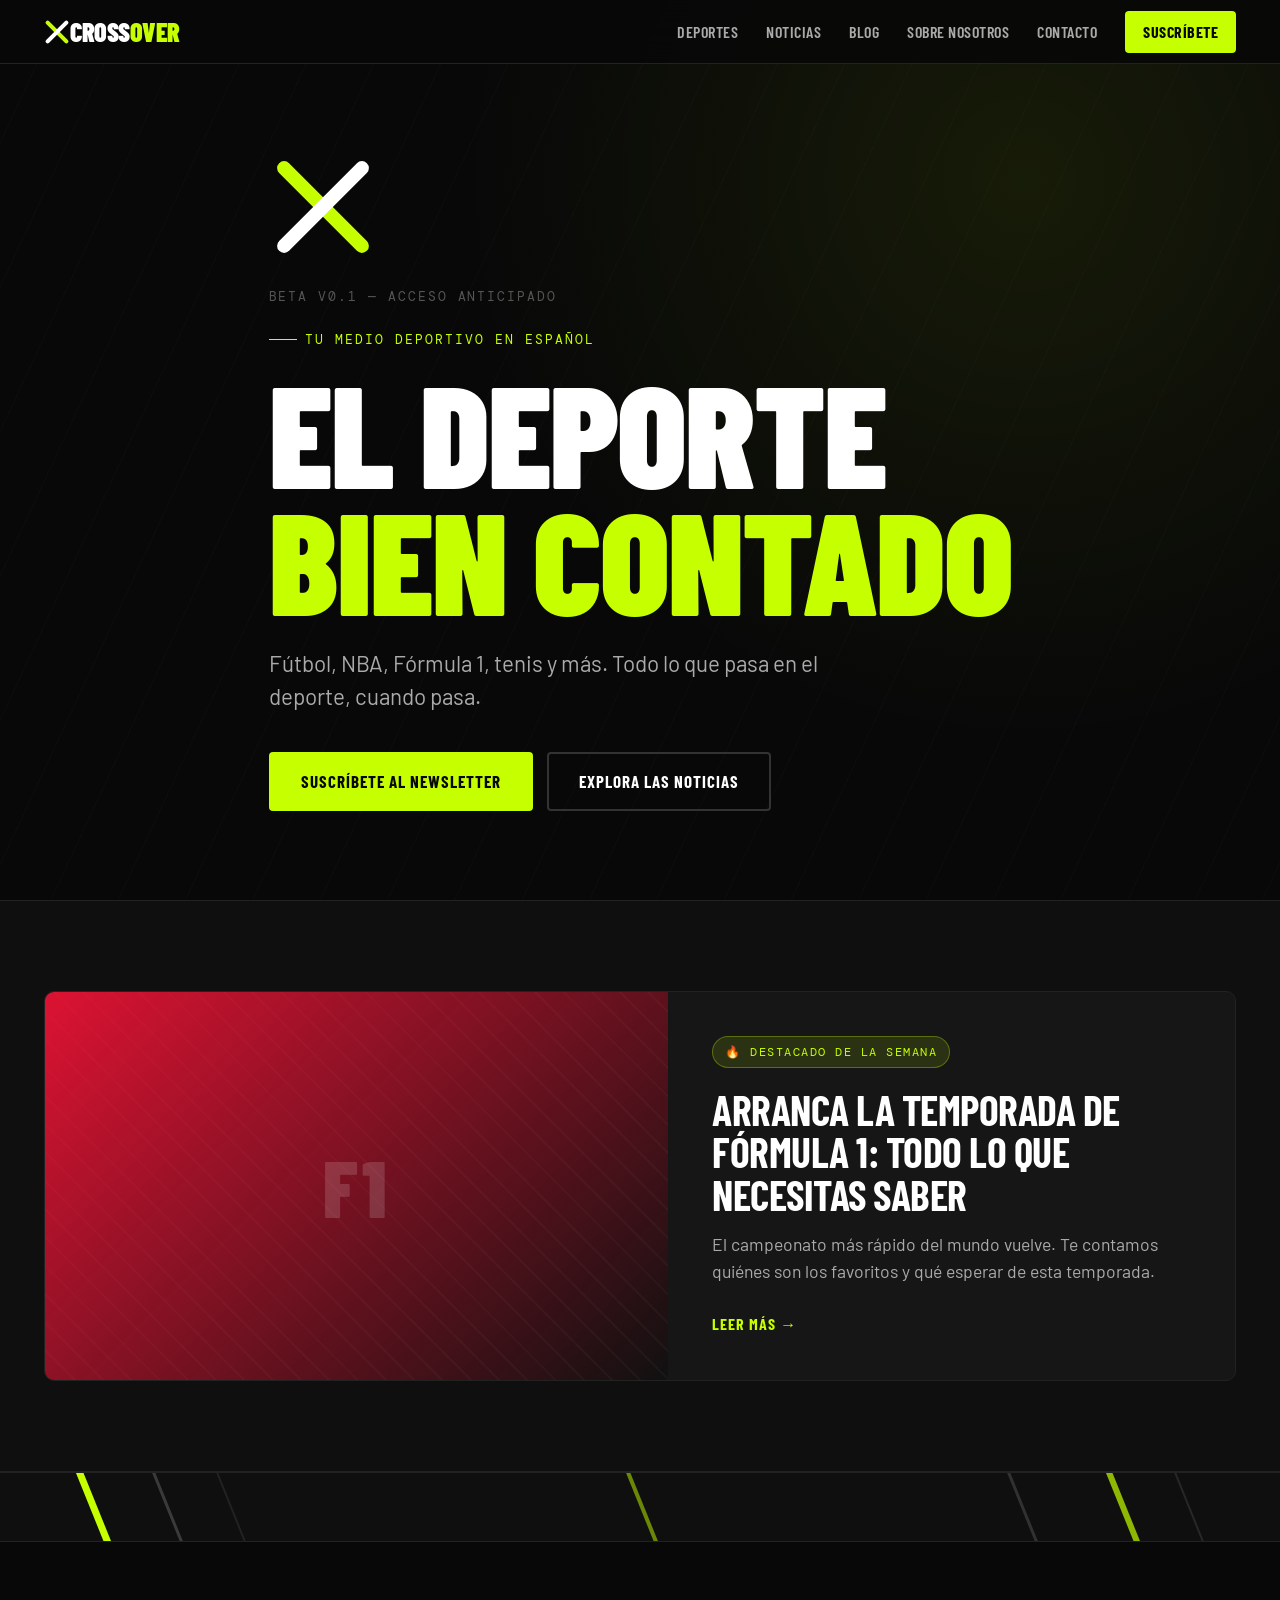
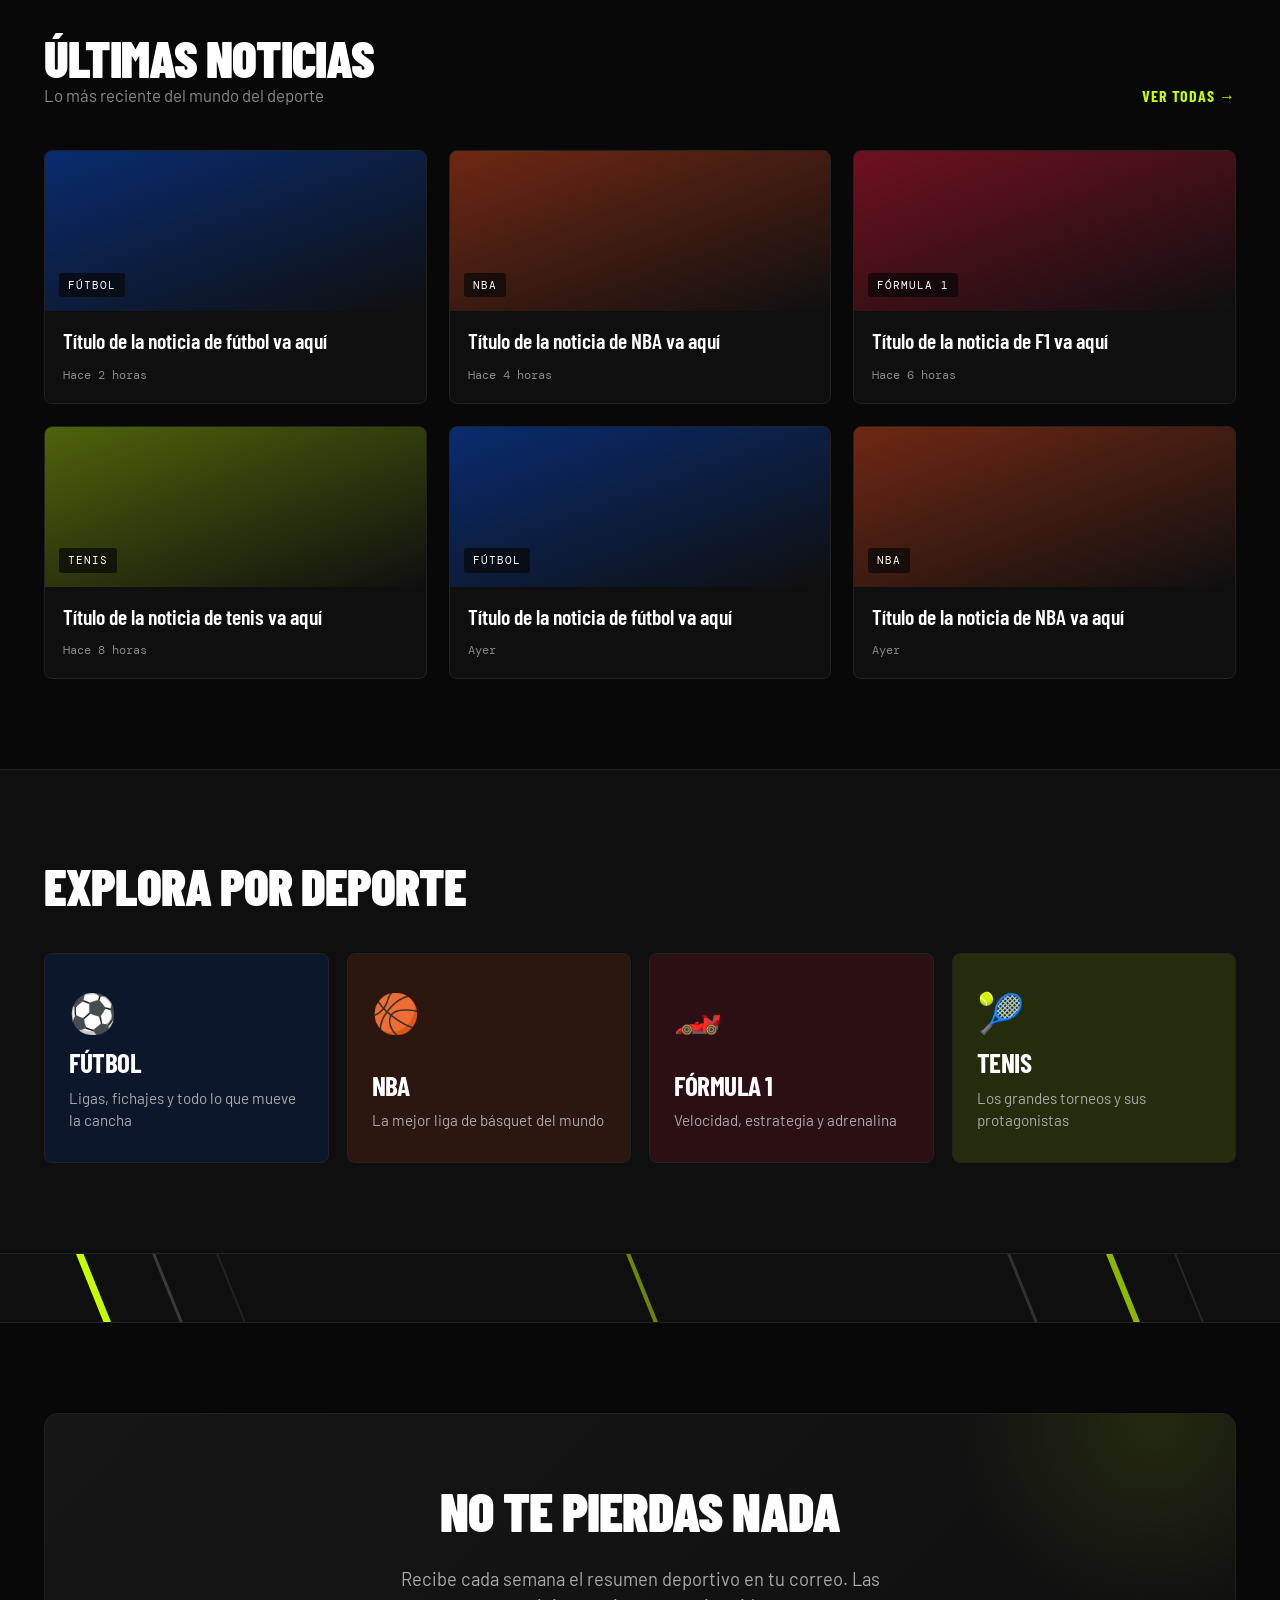
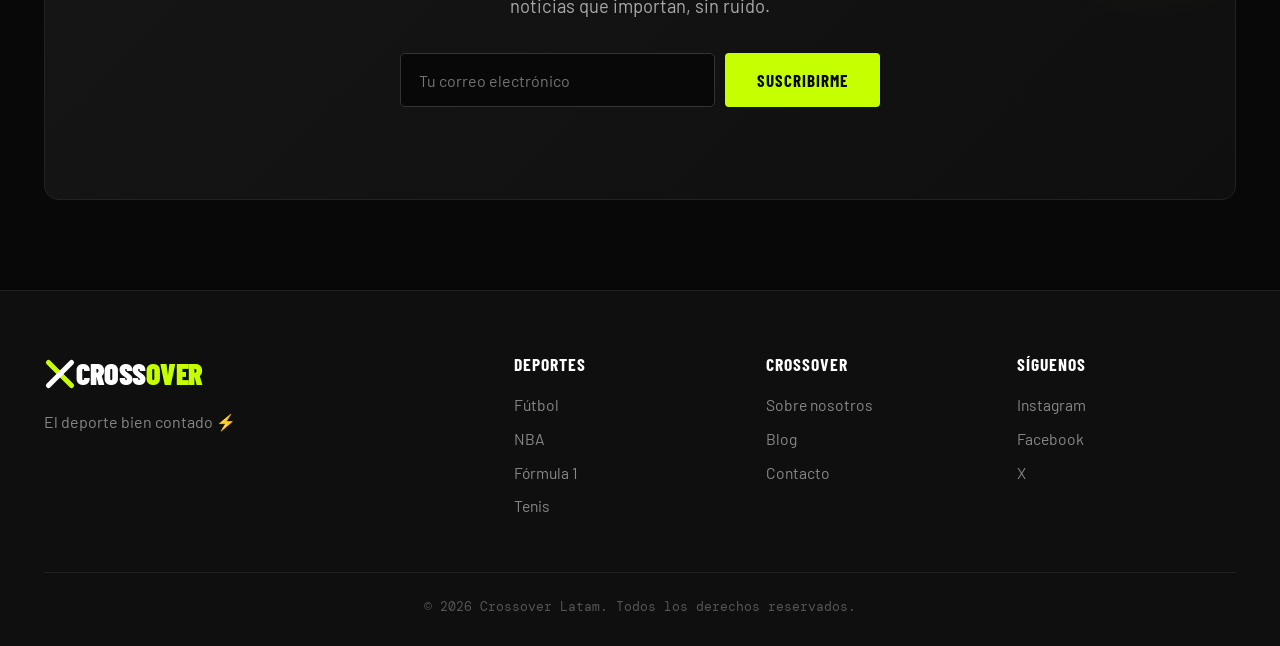
==== commit ea5f5794: "Update index.html" ====
--- a/index.html
+++ b/index.html
@@ -39,7 +39,7 @@
           <line class="hl2" x1="86" y1="14" x2="14" y2="86" stroke-width="13" stroke-linecap="round"/>
         </svg>
       </div>
-      <div class="beta-tag">BETA V0.1 — ACCESO ANTICIPADO</div>
+      <div class="beta-tag">BETA v0.1 — ACCESO ANTICIPADO</div>
       <span class="hero-tag">Tu medio deportivo en español</span>
       <h1>El deporte<br><em>bien contado</em></h1>
       <p>Fútbol, NBA, Fórmula 1, tenis y más. Todo lo que pasa en el deporte, cuando pasa.</p>
--- a/style.css
+++ b/style.css
@@ -267,6 +267,16 @@
 .foot-col h5 { font-family: var(--fd); font-weight: 700; text-transform: uppercase; font-size: 1.1rem; letter-spacing: 1px; margin-bottom: 16px; color: var(--white); }
 .foot-col a { display: block; color: var(--g400); text-decoration: none; margin-bottom: 10px; font-size: .98rem; transition: color .2s; }
 .foot-col a:hover { color: var(--lime); }
+.beta-tag {
+  font-family: 'DM Mono', monospace;
+  font-size: 13px;
+  color: var(--g500);
+  letter-spacing: 0.15em;
+  text-transform: uppercase;
+  margin-bottom: 16px;
+  opacity: 0;
+  animation: rise .7s ease .05s forwards;
+}
 .foot-bottom { border-top: 1px solid var(--g700); padding-top: 24px; text-align: center; font-family: var(--fm); font-size: 13px; color: var(--g500); }
 
 /* ─── RESPONSIVE ─────────────────────────────── */
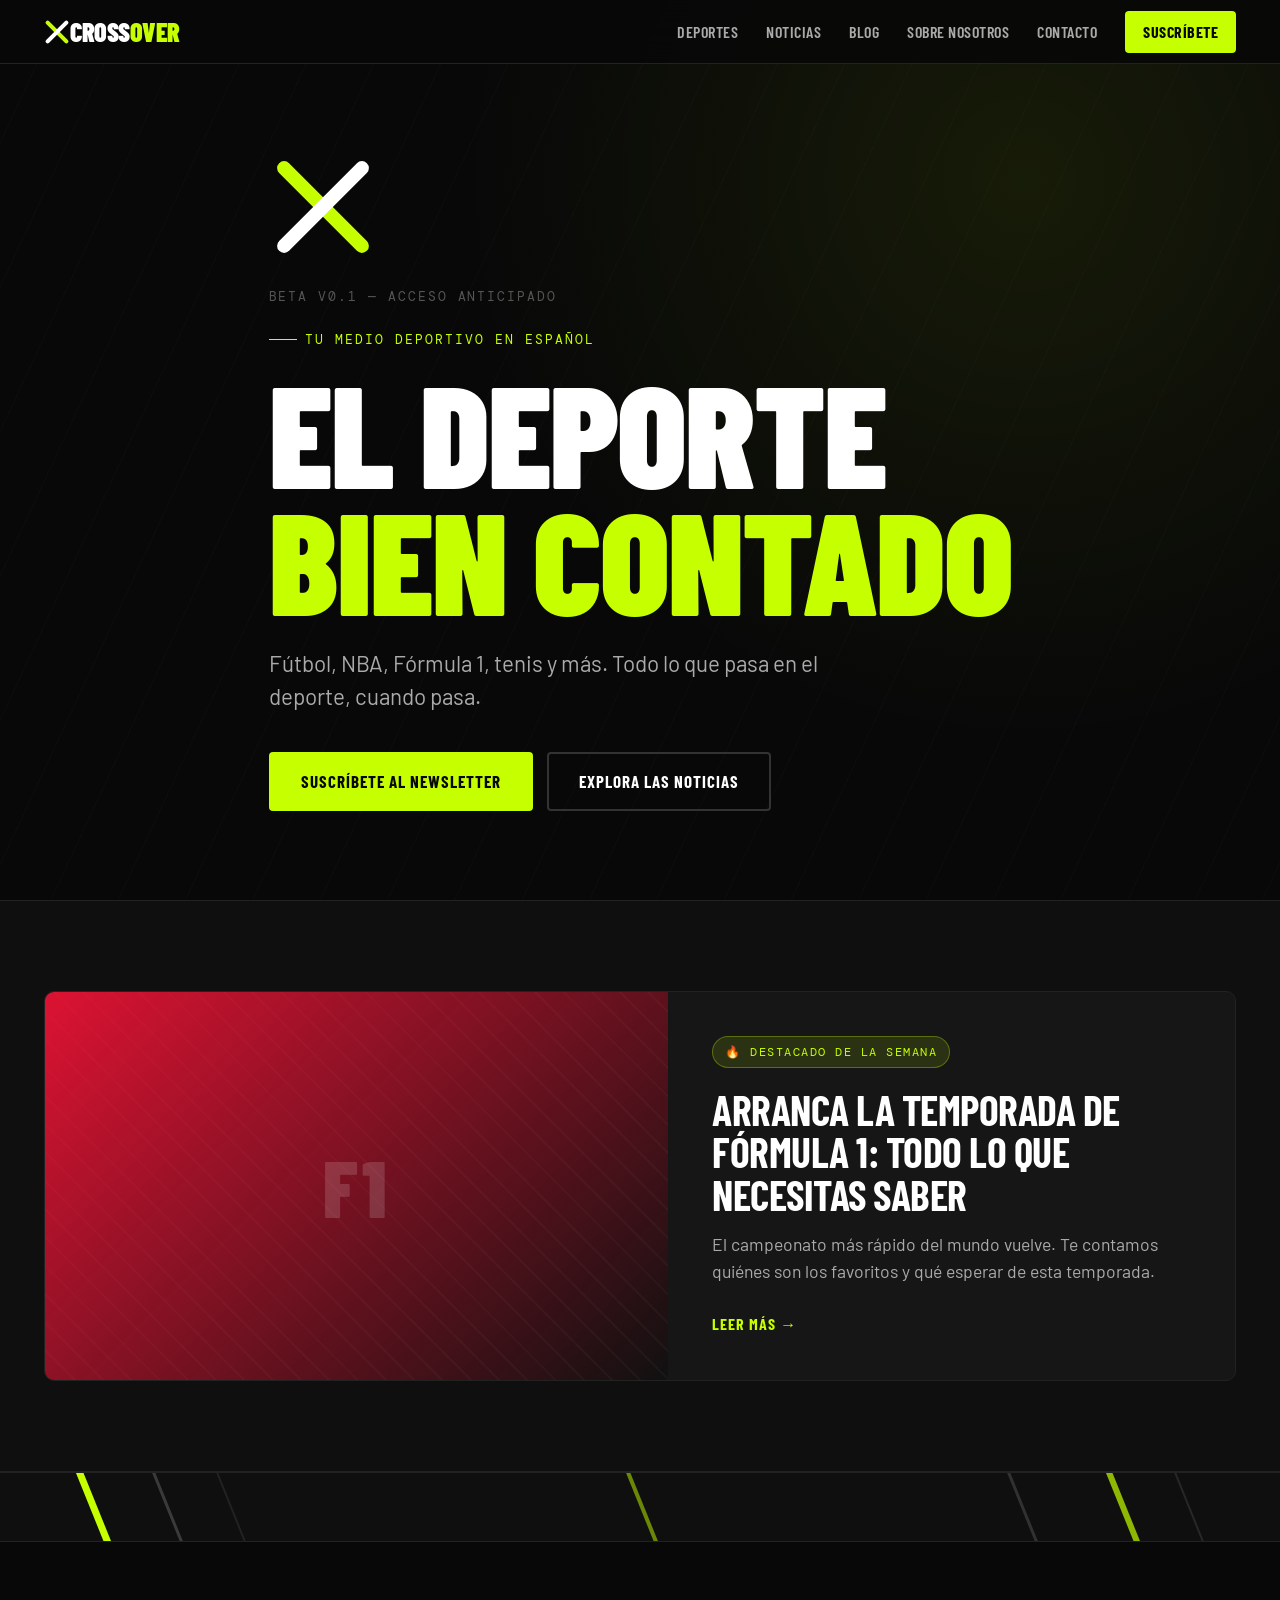
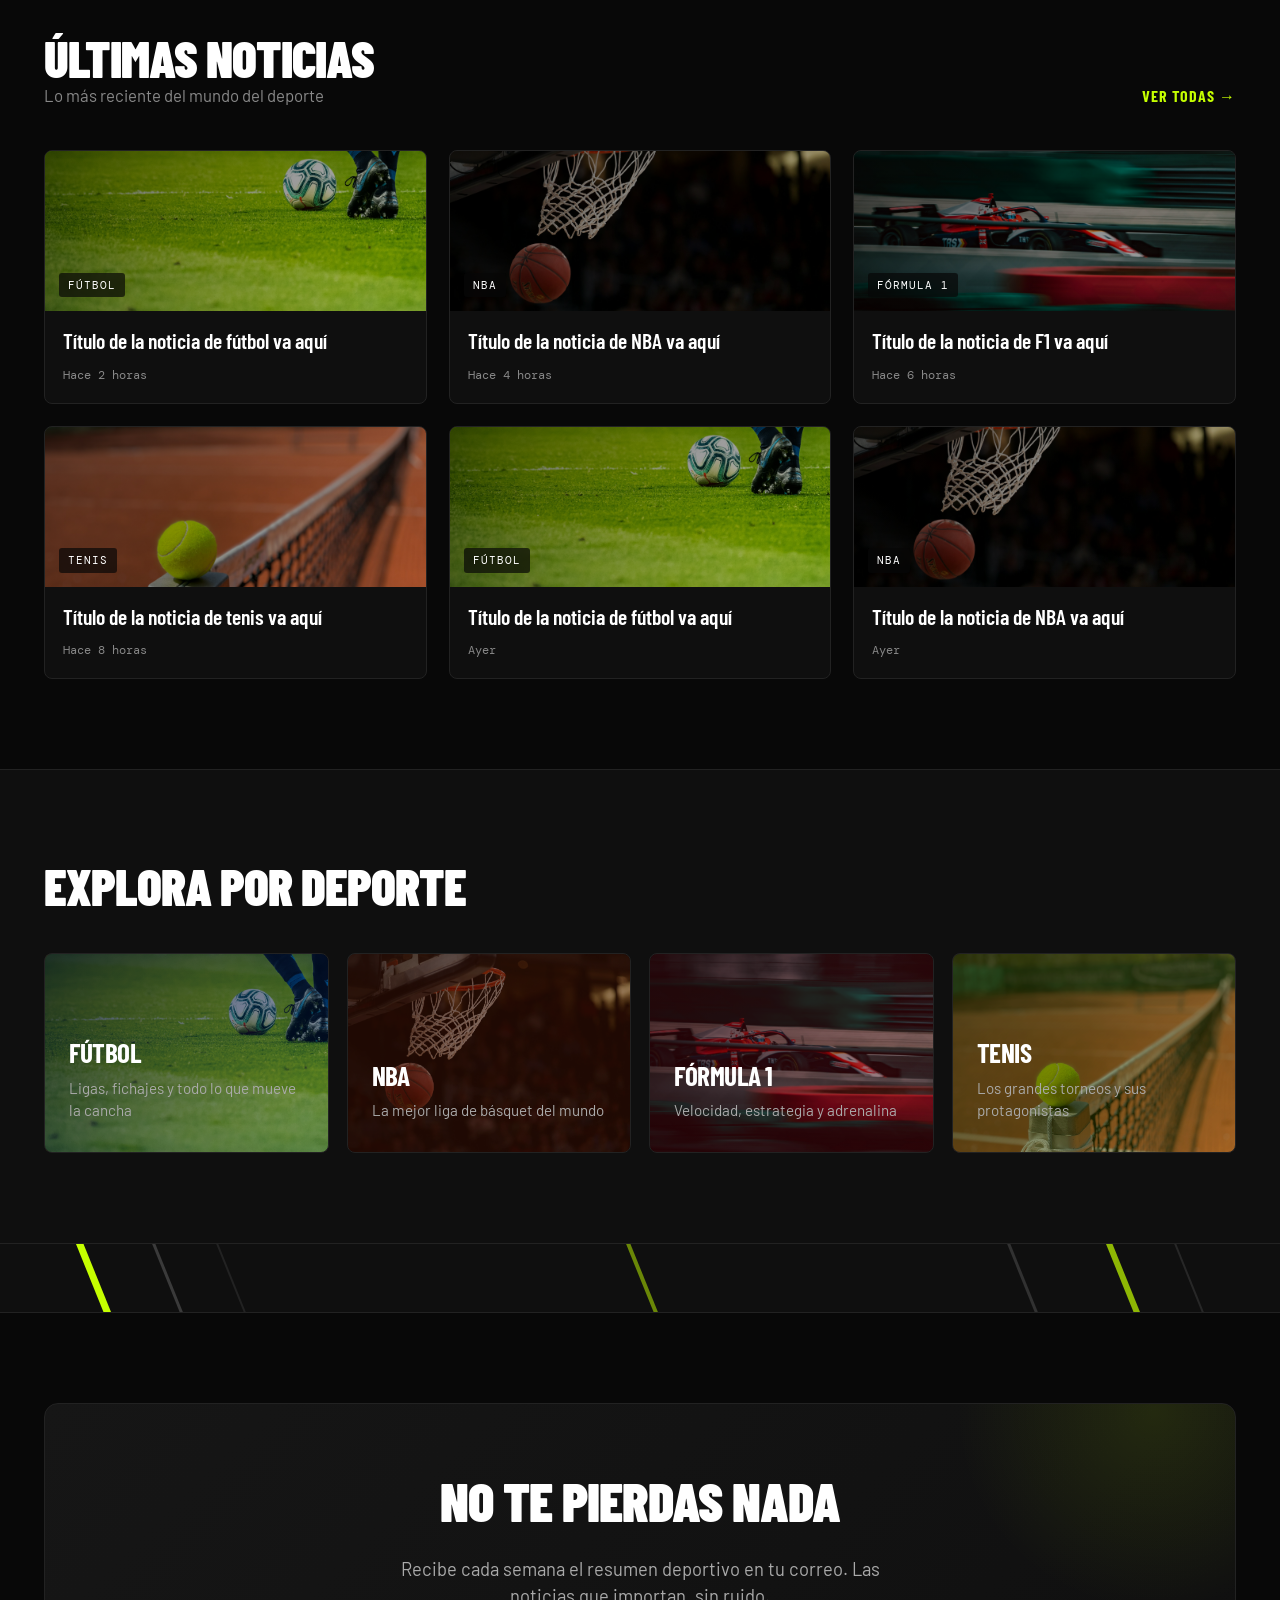
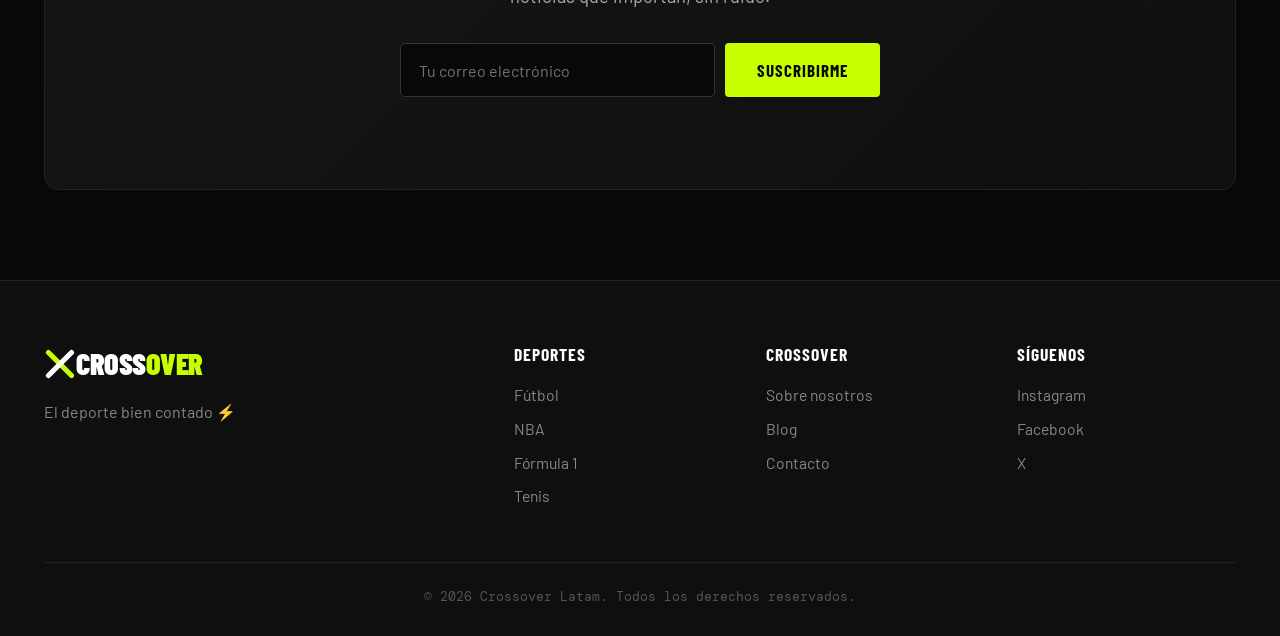
==== commit f854dcda: "Remove sport emoji spans from sports grid Removed sport emoji spans from sport cards in index.html." ====
--- a/index.html
+++ b/index.html
@@ -121,19 +121,19 @@
       </div>
       <div class="sports-grid">
         <a href="futbol.html" class="sport-card futbol">
-          <span class="sport-emoji">⚽</span>
+          <span class="sport-emoji"></span>
           <div class="sport-info"><h4>Fútbol</h4><p>Ligas, fichajes y todo lo que mueve la cancha</p></div>
         </a>
         <a href="nba.html" class="sport-card nba">
-          <span class="sport-emoji">🏀</span>
+          <span class="sport-emoji"></span>
           <div class="sport-info"><h4>NBA</h4><p>La mejor liga de básquet del mundo</p></div>
         </a>
         <a href="formula1.html" class="sport-card f1">
-          <span class="sport-emoji">🏎️</span>
+          <span class="sport-emoji"></span>
           <div class="sport-info"><h4>Fórmula 1</h4><p>Velocidad, estrategia y adrenalina</p></div>
         </a>
         <a href="tenis.html" class="sport-card tenis">
-          <span class="sport-emoji">🎾</span>
+          <span class="sport-emoji"></span>
           <div class="sport-info"><h4>Tenis</h4><p>Los grandes torneos y sus protagonistas</p></div>
         </a>
       </div>
--- a/style.css
+++ b/style.css
@@ -181,10 +181,26 @@
 .news-card { background: var(--g900); border: 1px solid var(--g700); border-radius: 8px; overflow: hidden; transition: transform .25s, border-color .25s; cursor: pointer; }
 .news-card:hover { transform: translateY(-4px); border-color: var(--g500); }
 .news-thumb { height: 160px; display: flex; align-items: flex-end; padding: 14px; }
-.news-thumb.t1, .news-thumb.t5 { background: linear-gradient(160deg, rgba(0,85,255,.4), var(--g900)); }
-.news-thumb.t2, .news-thumb.t6 { background: linear-gradient(160deg, rgba(255,76,27,.4), var(--g900)); }
-.news-thumb.t3 { background: linear-gradient(160deg, rgba(255,18,55,.4), var(--g900)); }
-.news-thumb.t4 { background: linear-gradient(160deg, rgba(197,255,0,.35), var(--g900)); }
+.news-thumb.t1, .news-thumb.t5 {
+  background:
+    linear-gradient(135deg, rgba(0,0,0,.6) 0%, rgba(0,0,0,.2) 100%),
+    url('futbol.jpg') center/cover no-repeat;
+}
+.news-thumb.t2, .news-thumb.t6 {
+  background:
+    linear-gradient(135deg, rgba(0,0,0,.6) 0%, rgba(0,0,0,.2) 100%),
+    url('nba.jpg') center/cover no-repeat;
+}
+.news-thumb.t3 {
+  background:
+    linear-gradient(135deg, rgba(0,0,0,.6) 0%, rgba(0,0,0,.2) 100%),
+    url('formula1.jpg') center/cover no-repeat;
+}
+.news-thumb.t4 {
+  background:
+    linear-gradient(135deg, rgba(0,0,0,.6) 0%, rgba(0,0,0,.2) 100%),
+    url('tenis.jpg') center/cover no-repeat;
+}
 .tag { font-family: var(--fm); font-size: 11px; letter-spacing: 1px; text-transform: uppercase; padding: 4px 9px; border-radius: 3px; background: rgba(8,8,8,.7); color: var(--white); backdrop-filter: blur(4px); }
 .news-body { padding: 18px; }
 .news-body h4 { font-family: var(--fd); font-weight: 600; font-size: 1.35rem; line-height: 1.08; margin-bottom: 8px; }
@@ -207,6 +223,26 @@
 .sport-card.f1::after { background: var(--f1); }
 .sport-card.tenis::after { background: var(--tenis); }
 .sport-card.futbol:hover { border-color: var(--futbol); }
+.sport-card.futbol {
+  background:
+    linear-gradient(135deg, rgba(0,0,0,.75) 0%, rgba(0,0,0,.25) 100%),
+    url('futbol.jpg') center/cover no-repeat;
+}
+.sport-card.nba {
+  background:
+    linear-gradient(135deg, rgba(0,0,0,.75) 0%, rgba(0,0,0,.25) 100%),
+    url('nba.jpg') center/cover no-repeat;
+}
+.sport-card.f1 {
+  background:
+    linear-gradient(135deg, rgba(0,0,0,.75) 0%, rgba(0,0,0,.25) 100%),
+    url('formula1.jpg') center/cover no-repeat;
+}
+.sport-card.tenis {
+  background:
+    linear-gradient(135deg, rgba(0,0,0,.75) 0%, rgba(0,0,0,.25) 100%),
+    url('tenis.jpg') center/cover no-repeat;
+}
 .sport-card.nba:hover { border-color: var(--nba); }
 .sport-card.f1:hover { border-color: var(--f1); }
 .sport-card.tenis:hover { border-color: var(--tenis); }
